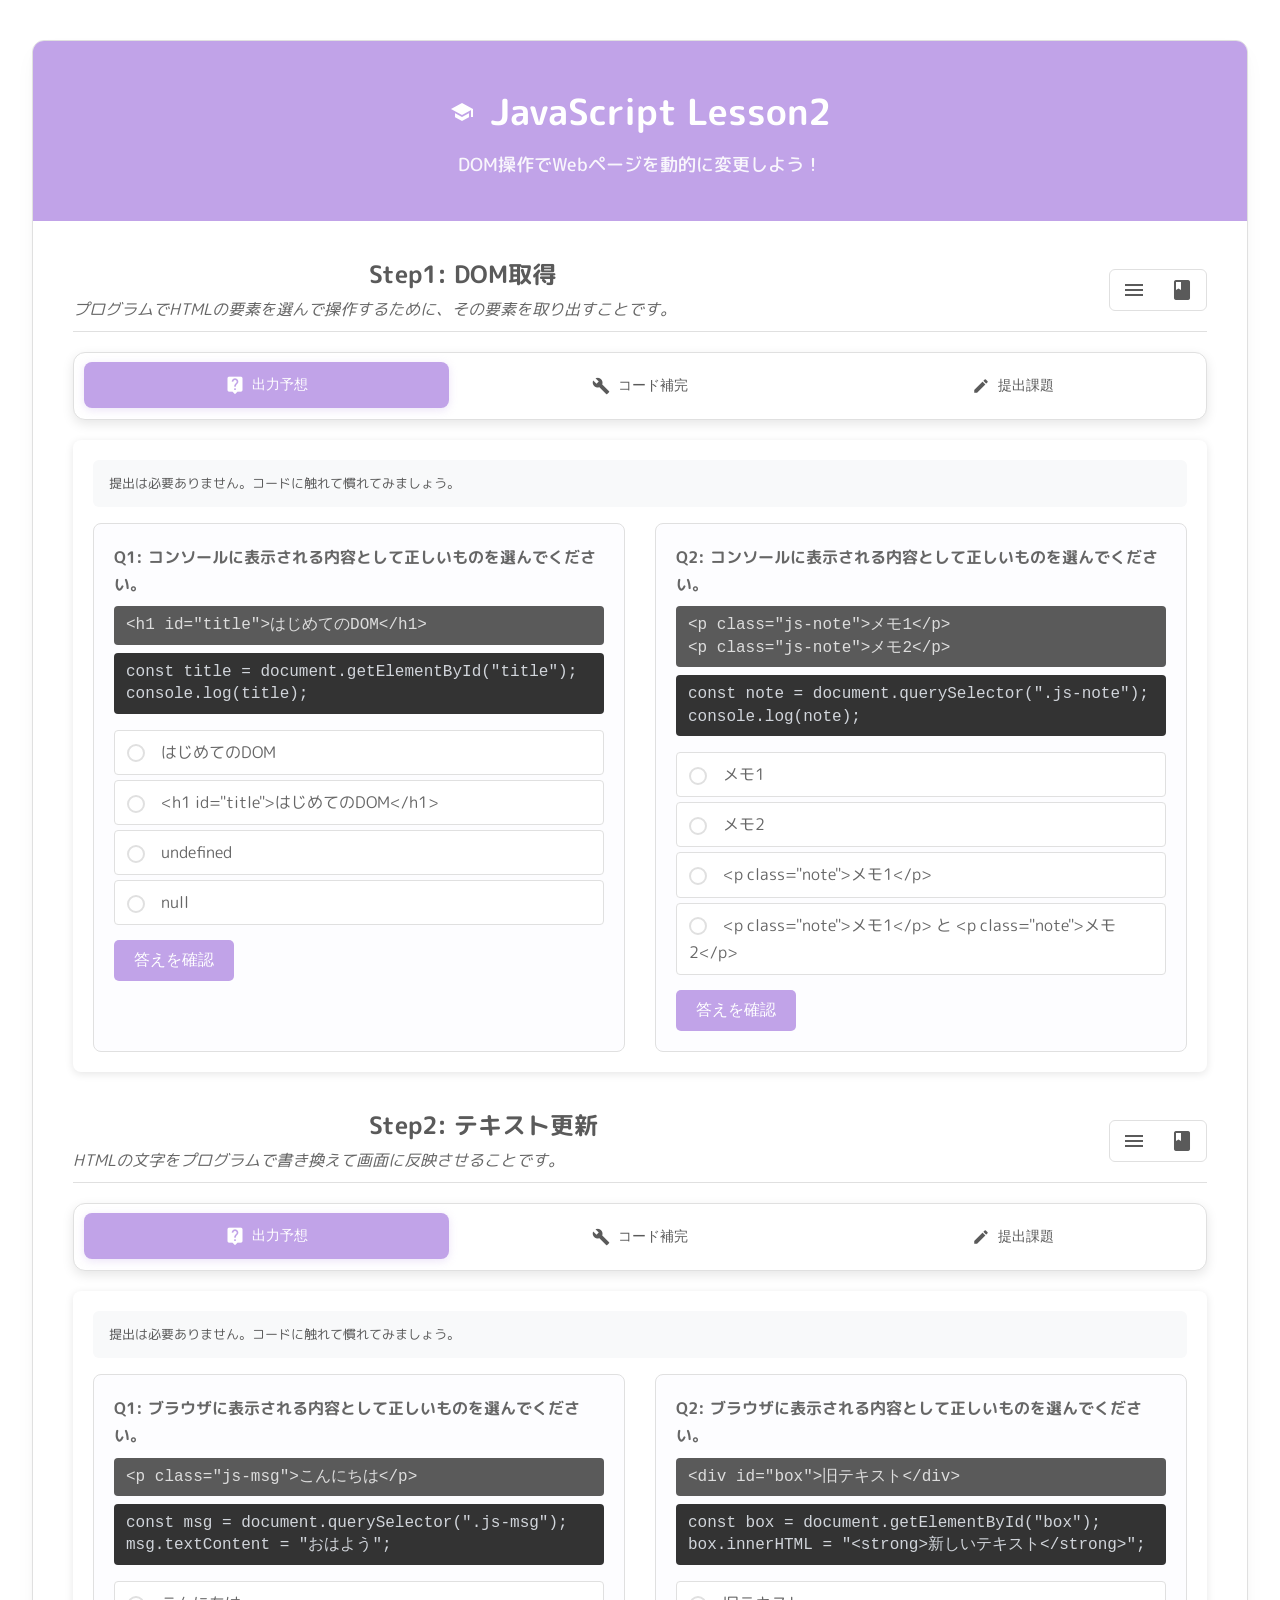
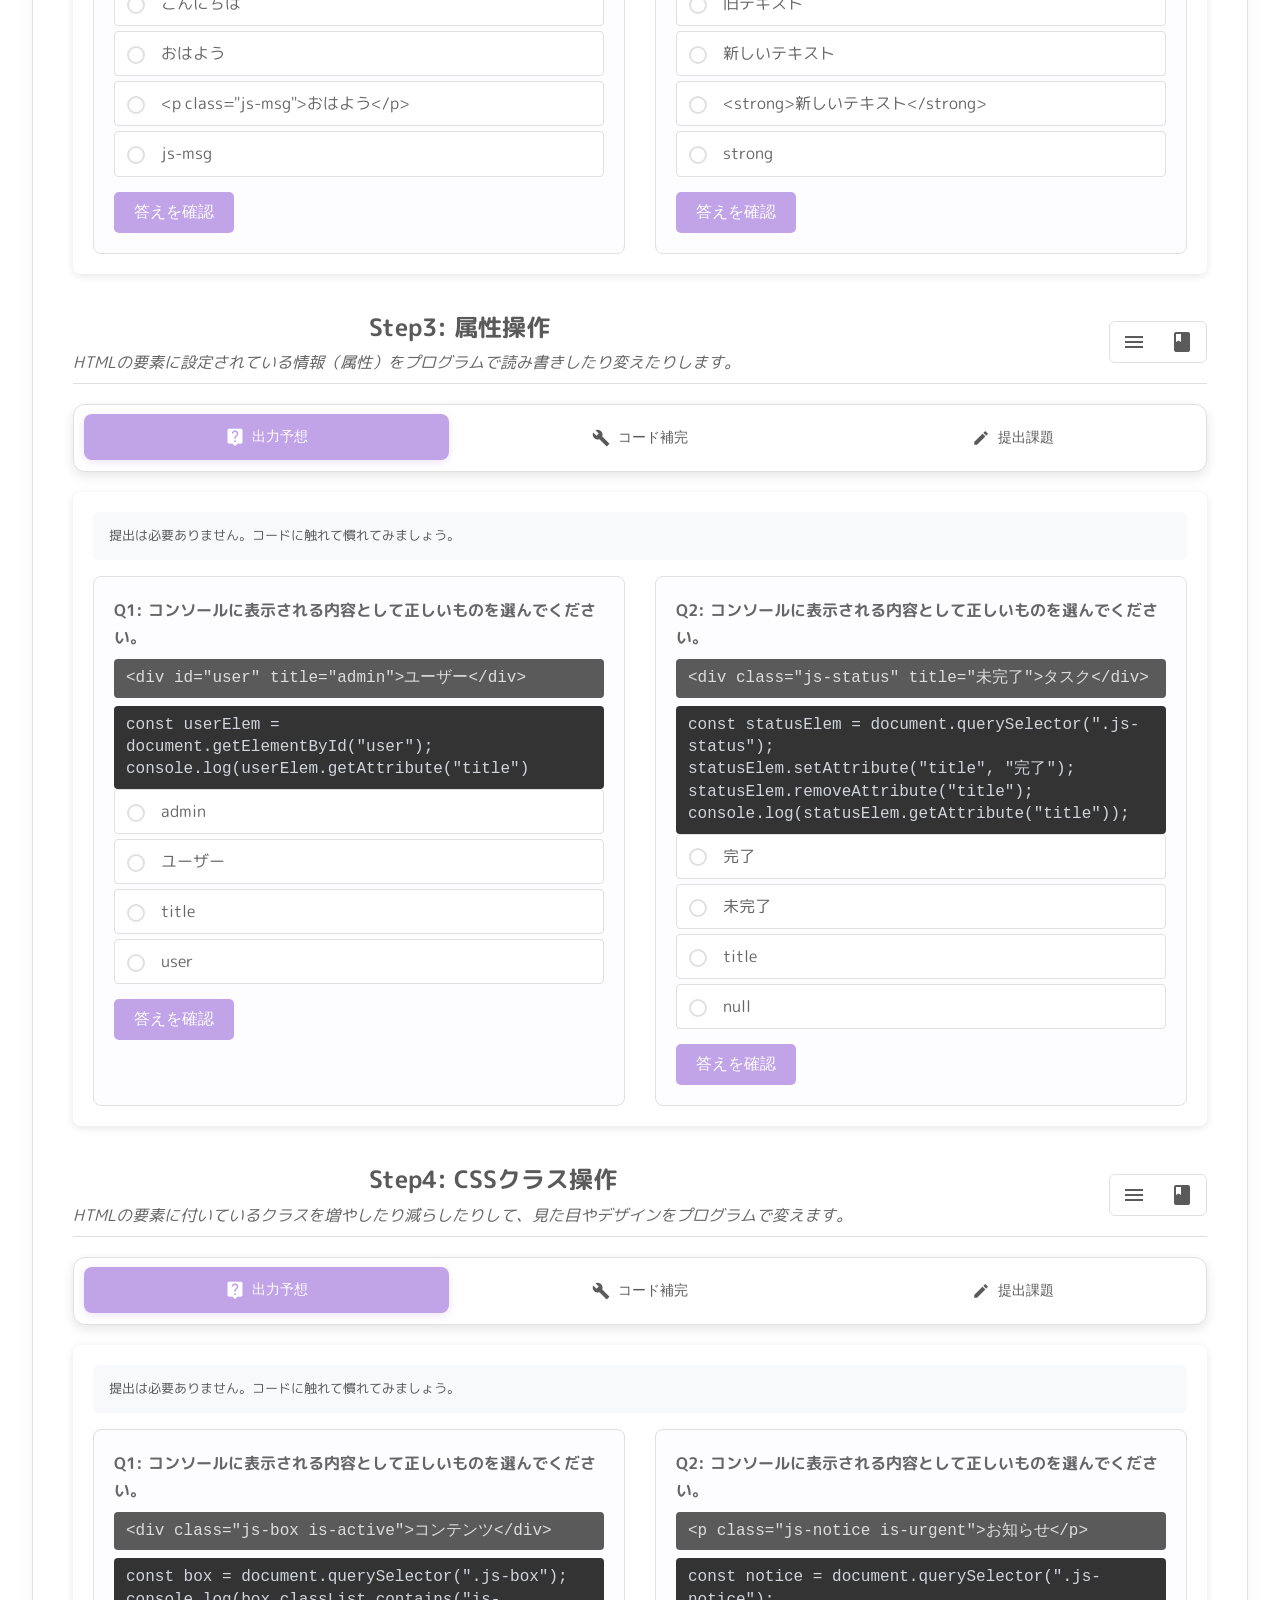
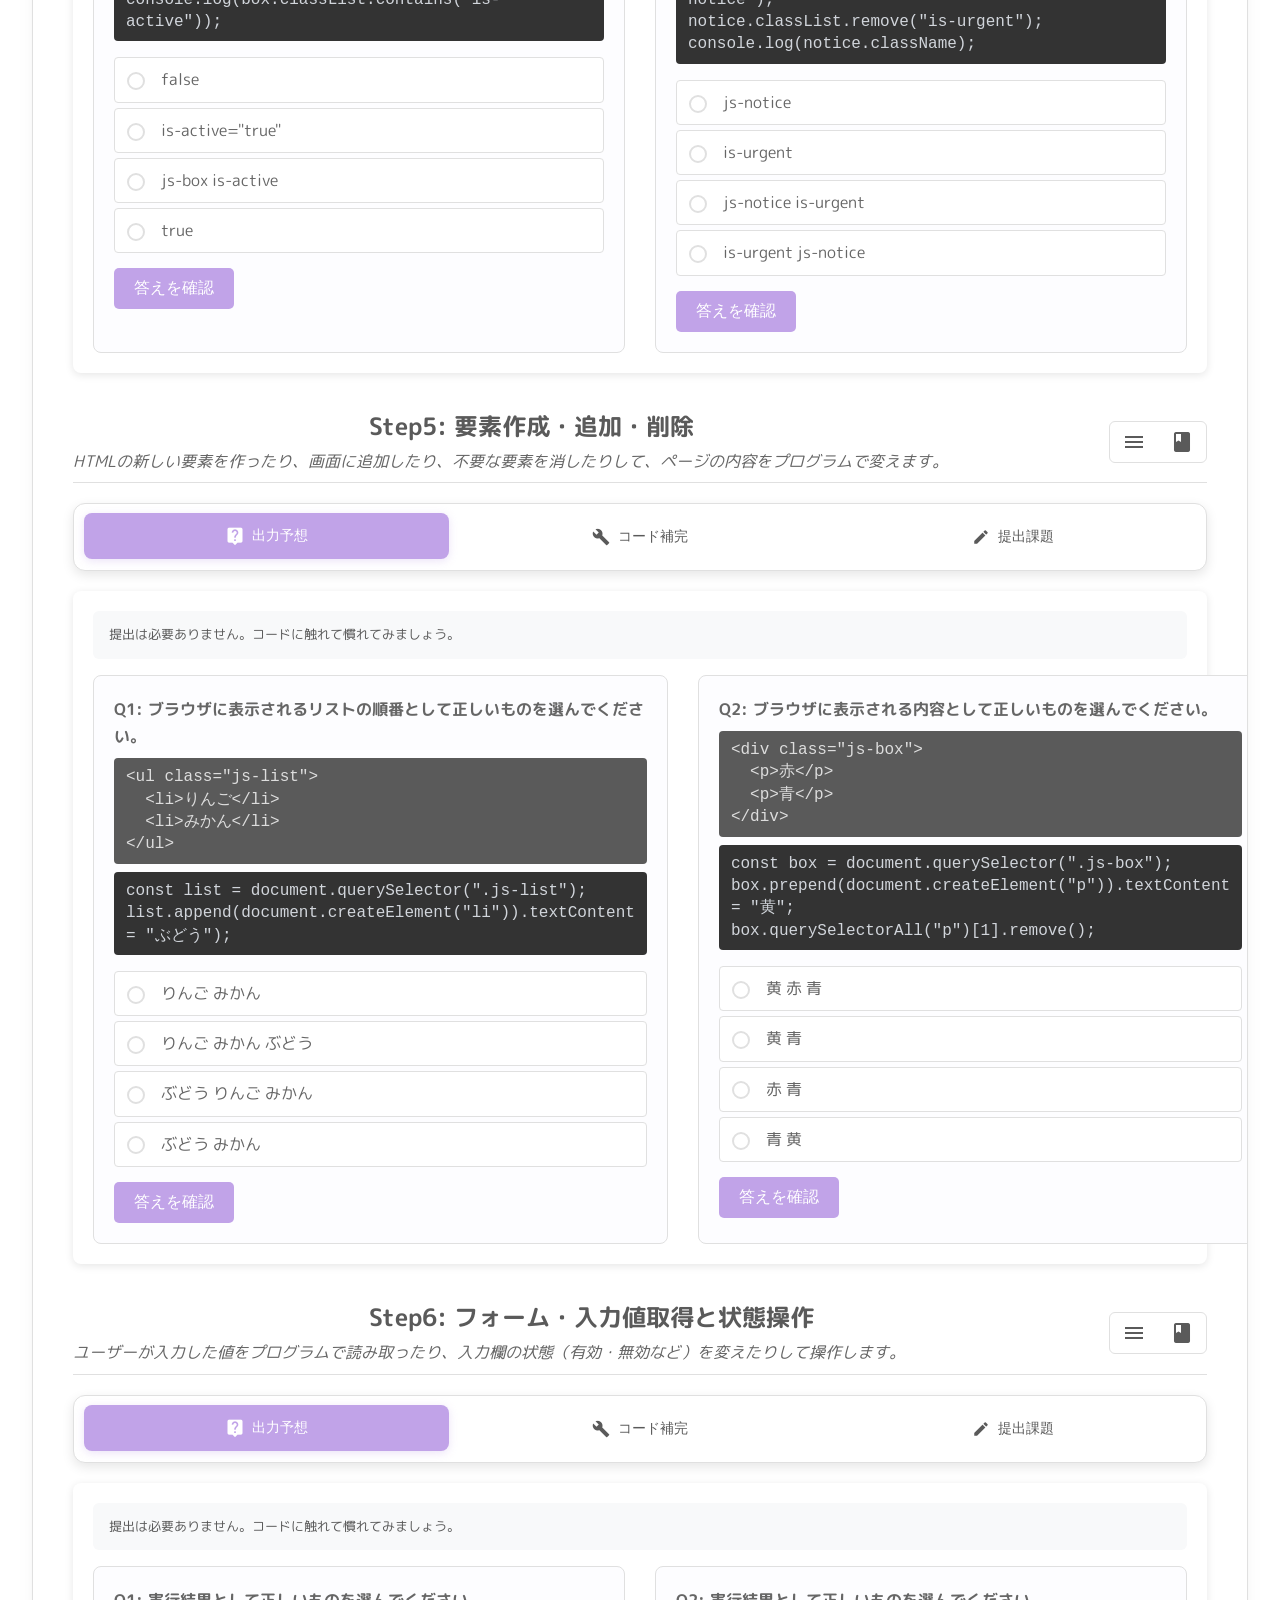
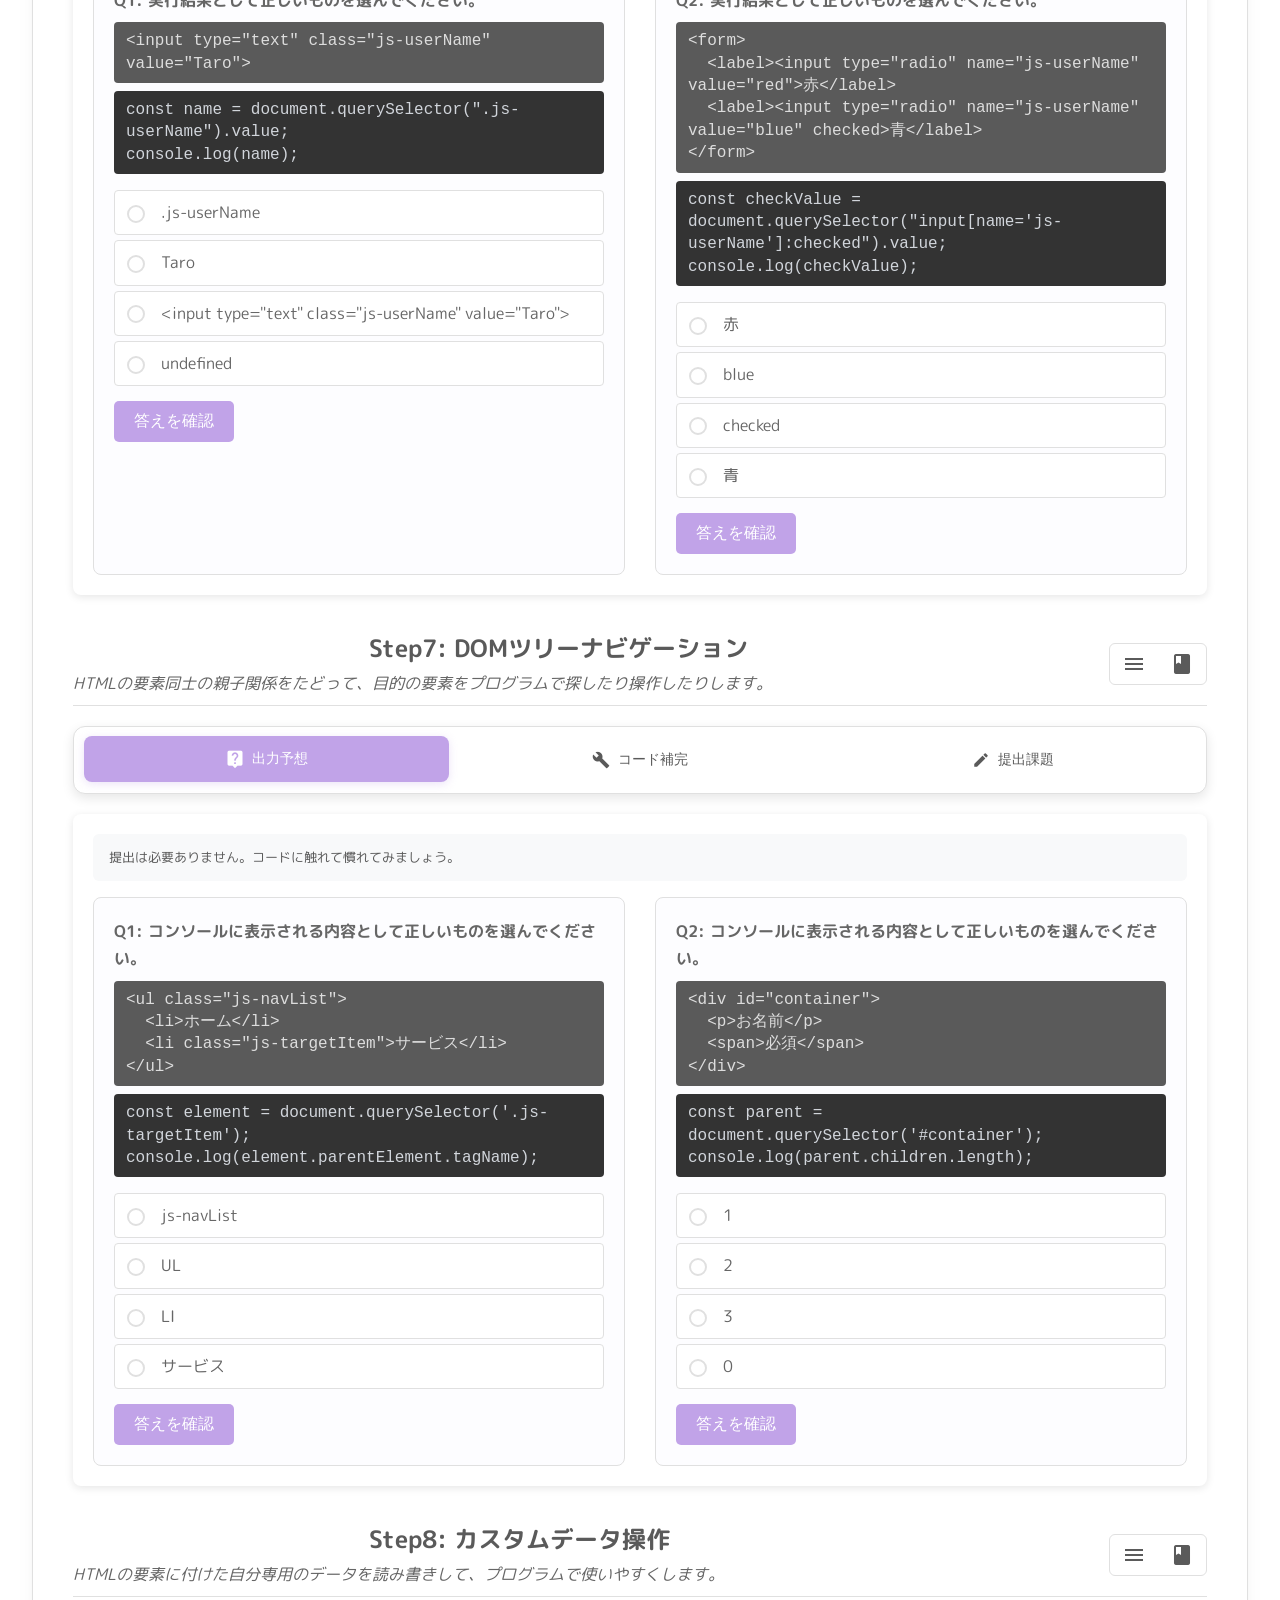
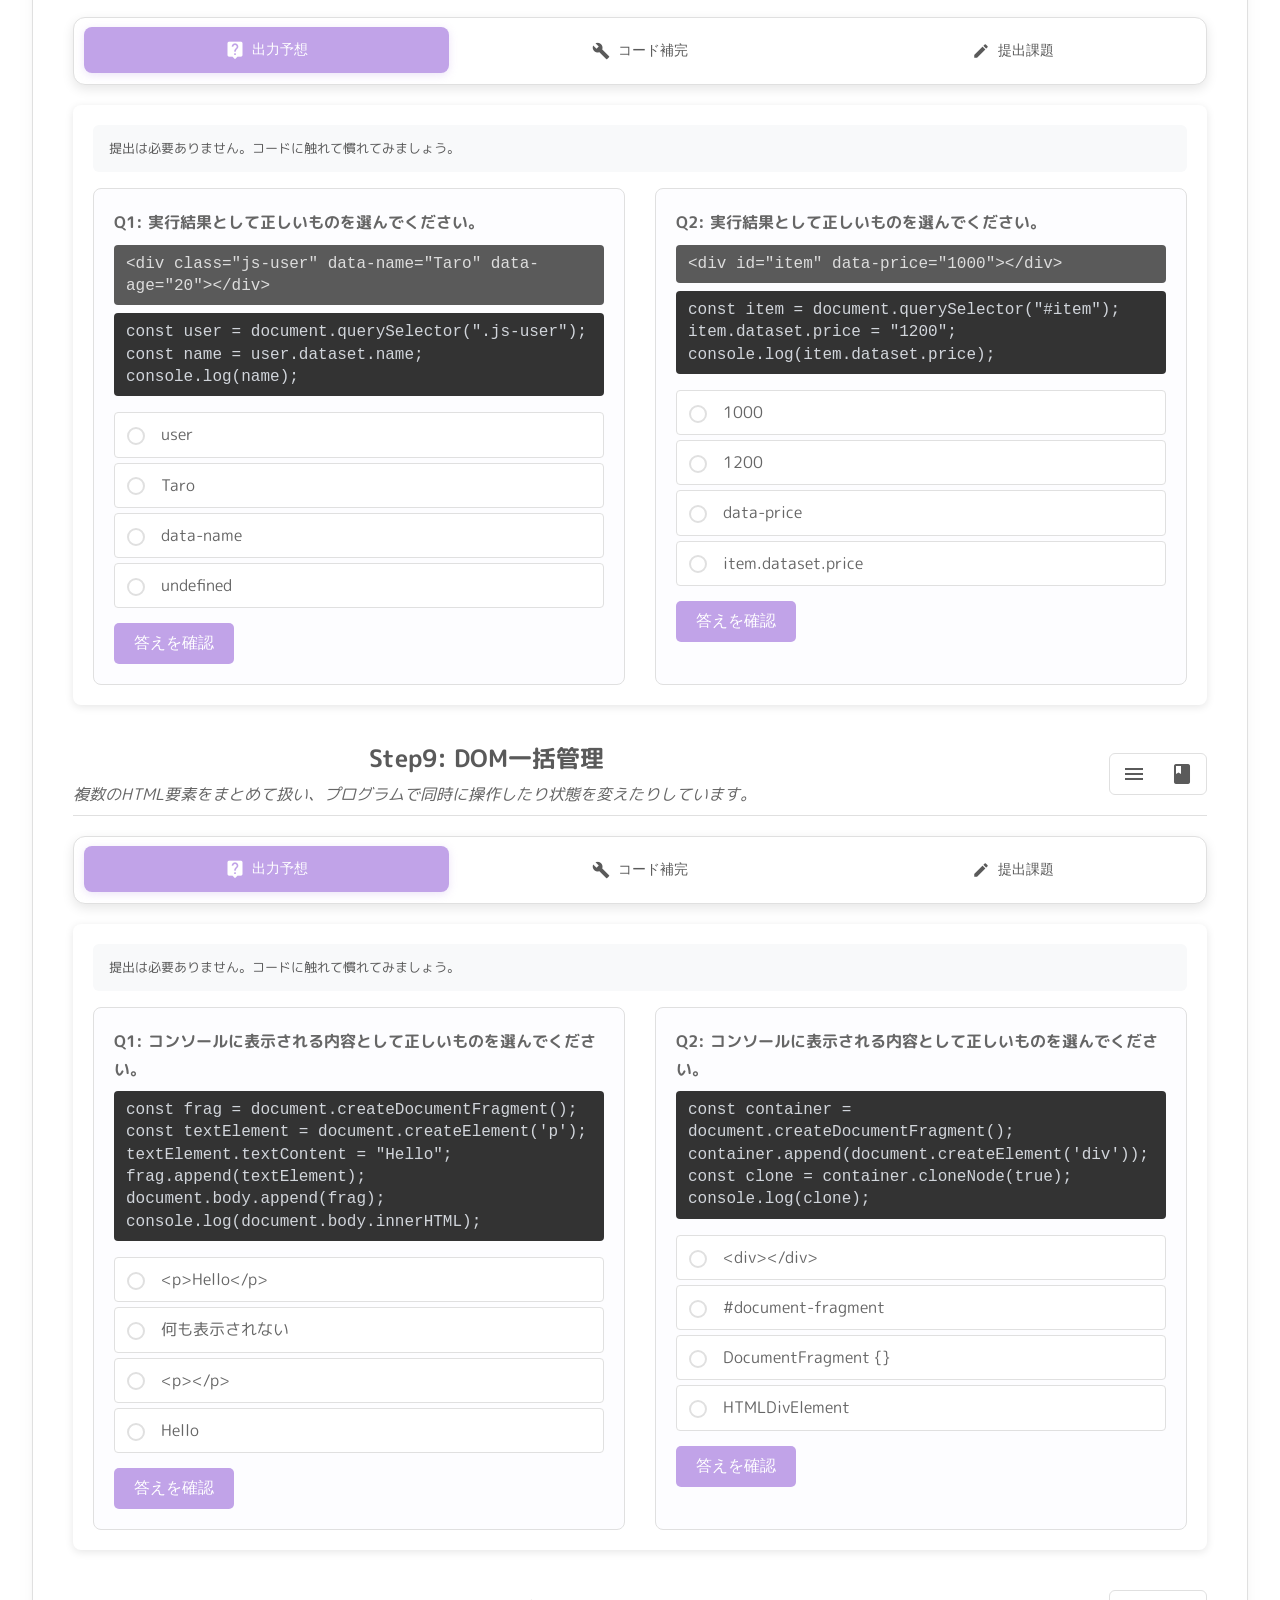
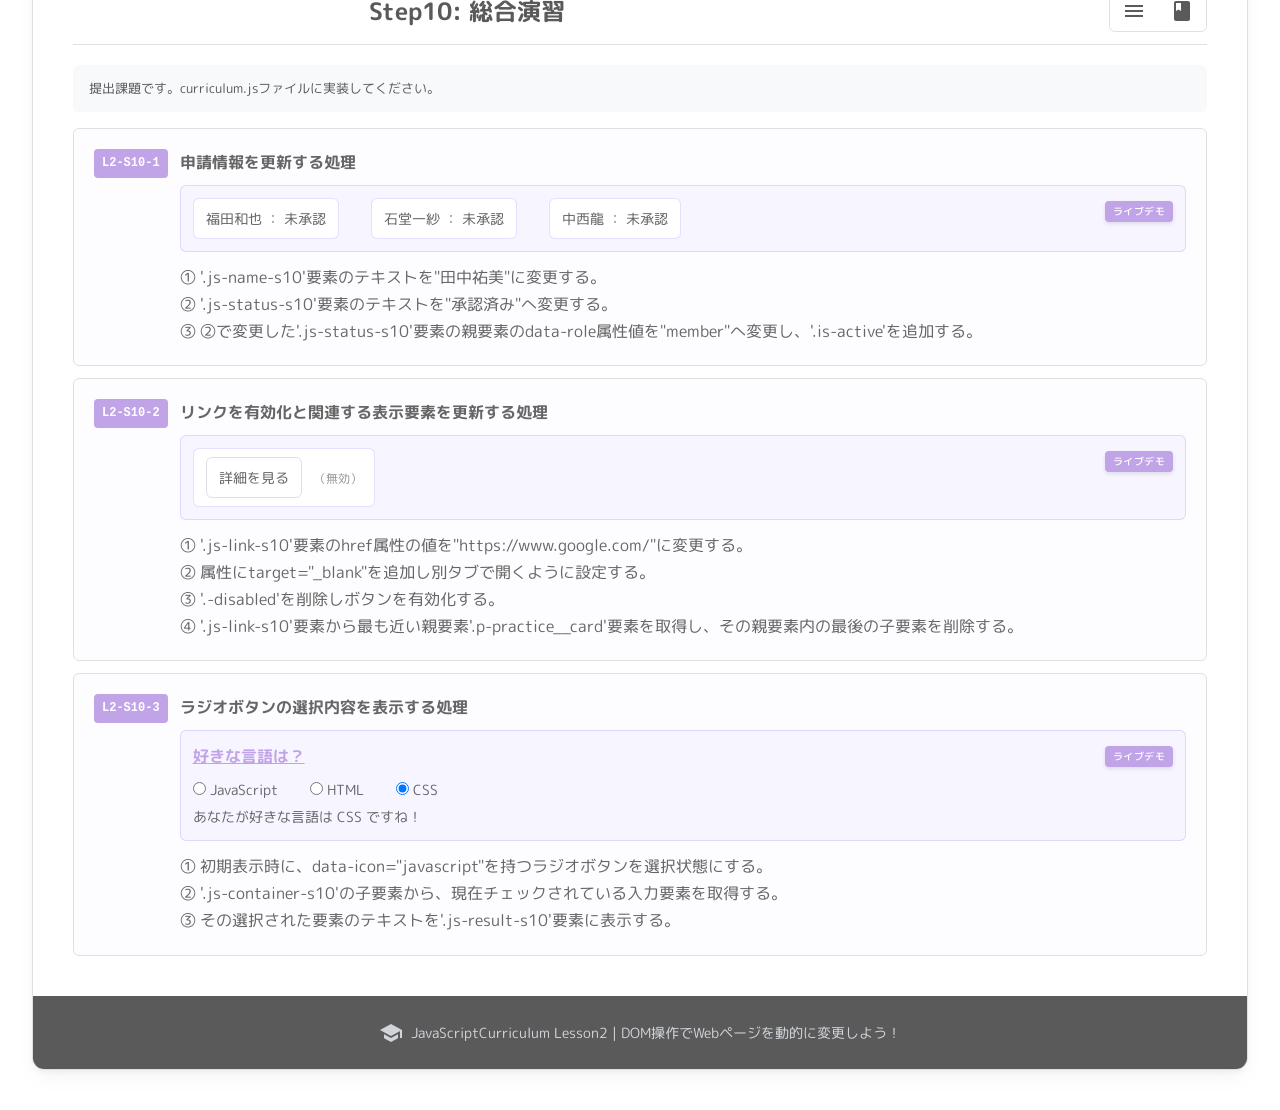
==== lesson2/index.html @ c9334e9e "各ファイルアップ" ====
<!doctype html>
<html lang="ja">
  <head>
    <meta charset="UTF-8" />
    <meta name="viewport" content="width=device-width, initial-scale=1.0" />
    <title>JavaScript練習 - Lesson2</title>
    <link rel="icon" href="../common/assets/image/favicon.ico" type="image/png" />
    <link rel="stylesheet" href="../common/assets/css/reset.css" />
    <link rel="stylesheet" href="../common/assets/css/base.css" />
    <link rel="stylesheet" href="../common/assets/css/style.css" />
    <link rel="stylesheet" href="assets/css/base.css" />
    <link href="https://fonts.googleapis.com/icon?family=Material+Icons" rel="stylesheet" />
  </head>
  <body>
    <div class="l-wrapper">
      <header class="l-header">
        <div class="p-headerTitle">
          <span class="material-icons">school</span>
          <h1 class="c-title-top">JavaScript Lesson2</h1>
        </div>
        <p class="c-title-sub">DOM操作でWebページを動的に変更しよう！</p>
      </header>
      <main class="l-main">
        <!-- Step1 -->
        <section class="p-section js-section">
          <div class="p-section__title">
            <div class="p-section__title--content">
              <div class="p-section__title--top">
                <span class="material-icons">auto_awesome</span>
                <p>Step1: DOM取得</p>
              </div>
              <span class="c-useCase">プログラムでHTMLの要素を選んで操作するために、その要素を取り出すことです。</span>
            </div>
            <a href="https://convi0310.backlog.com/alias/wiki/5094745" target="_blank" class="c-link js-tooltip" data-tooltip="解説を読む">
              <span class="material-icons">menu_book</span>
            </a>
          </div>
          <div class="p-section__step js-tab">
            <button class="c-tab js-tab-btn is-active" data-tab="quiz"><span class="material-icons">live_help</span> 出力予想</button>
            <button class="c-tab js-tab-btn u-ml-8" data-tab="blank"><span class="material-icons">build</span> コード補完</button>
            <button class="c-tab js-tab-btn u-ml-8" data-tab="task"><span class="material-icons">edit</span> 提出課題</button>
          </div>
          <!-- 出力予想 -->
          <div class="p-section__tab js-tab-content is-active" data-tab-content="quiz">
            <div class="p-desc">
              <p class="c-text">提出は必要ありません。コードに触れて慣れてみましょう。</p>
            </div>
            <div class="p-quiz">
              <div class="p-quiz__container">
                <div class="p-quiz__item js-quizItem">
                  <h4 class="c-title-question">Q1: コンソールに表示される内容として正しいものを選んでください。</h4>
                  <div class="c-code -ref">&lt;h1 id="title"&gt;はじめてのDOM&lt;/h1&gt;</div>
                  <div class="c-code -blank">const title = document.getElementById("title");<br />console.log(title);</div>
                  <div class="p-choice js-choices">
                    <label class="p-choice__item"><input type="radio" name="q1_1" value="a" /> はじめてのDOM</label>
                    <label class="p-choice__item"><input type="radio" name="q1_1" value="b" /> &lt;h1 id="title"&gt;はじめてのDOM&lt;/h1&gt;</label>
                    <label class="p-choice__item"><input type="radio" name="q1_1" value="c" /> undefined</label>
                    <label class="p-choice__item"><input type="radio" name="q1_1" value="d" /> null</label>
                  </div>
                  <div class="p-result u-mb-10 js-quiz-result--11">
                    <span class="js-quiz-message--11 u-color-message u-hide">選択肢を選んでください。</span>
                    <span class="js-quiz-correct--11 u-color-normal u-hide">〇 正解！</span>
                    <span class="js-quiz-incorrect--11 u-color-warning u-hide">
                      ✕ 不正解。<br />
                      正解は「&lt;h1 id="title"&gt;はじめてのDOM&lt;/h1&gt;」です。<br />
                      要素が存在する場合はHTML要素オブジェクトが返されます。
                    </span>
                  </div>
                  <button data-quiz-id="q1_1" data-step-question-id="11" class="c-btn">答えを確認</button>
                </div>
                <div class="p-quiz__item js-quizItem">
                  <h4 class="c-title-question">Q2: コンソールに表示される内容として正しいものを選んでください。</h4>
                  <div class="c-code -ref">
                    &lt;p class="js-note"&gt;メモ1&lt;/p&gt;<br />
                    &lt;p class="js-note"&gt;メモ2&lt;/p&gt;
                  </div>
                  <div class="c-code -blank">
                    const note = document.querySelector(".js-note");<br />
                    console.log(note);
                  </div>
                  <div class="p-choice js-choices">
                    <label class="p-choice__item"> <input type="radio" name="q1_2" value="a" /> メモ1 </label>
                    <label class="p-choice__item">
                      <input type="radio" name="q1_2" value="b" />
                      メモ2
                    </label>
                    <label class="p-choice__item"
                      ><input type="radio" name="q1_2" value="c" />
                      &lt;p class="note"&gt;メモ1&lt;/p&gt;
                    </label>
                    <label class="p-choice__item">
                      <input type="radio" name="q1_2" value="d" />
                      &lt;p class="note"&gt;メモ1&lt;/p&gt; と &lt;p class="note"&gt;メモ2&lt;/p&gt;
                    </label>
                  </div>
                  <div class="p-result u-mb-10 js-quiz-result--12">
                    <span class="js-quiz-message--12 u-color-message u-hide">選択肢を選んでください。</span>
                    <span class="js-quiz-correct--12 u-color-normal u-hide">〇 正解！</span>
                    <span class="js-quiz-incorrect--12 u-color-warning u-hide">
                      ✕ 不正解。<br />
                      正解は「&lt;p class="note"&gt;メモ1&lt;/p&gt;」です。<br />
                      querySelectorは条件に一致する最初の要素のHTML要素オブジェクトを返します。<br />
                      複数あっても最初の1つだけです。
                    </span>
                  </div>
                  <button data-quiz-id="q1_2" data-step-question-id="12" class="c-btn">答えを確認</button>
                </div>
              </div>
            </div>
          </div>
          <!-- コード補完 -->
          <div class="p-section__tab js-tab-content" data-tab-content="blank">
            <div class="p-desc">
              <p class="c-text">提出は必要ありません。コードに触れて慣れてみましょう。</p>
            </div>
            <div class="p-blank">
              <div class="p-blank__item js-blankItem">
                <h4 class="c-title-question">Q1: '#title'の要素を取得するコードの空欄を埋めてください</h4>
                <div class="c-code -blank">
                  const textElement = document.
                  <label for="blank-11" class="c-label-input"></label>
                  <input type="text" class="c-input js-blank--1" id="blank-11" placeholder="①" />(
                  <label for="blank-12" class="c-label-input"></label>
                  <input type="text" class="c-input js-blank--2" id="blank-12" placeholder="②" />#text
                  <label for="blank-13" class="c-label-input"></label>
                  <input type="text" class="c-input js-blank--3" id="blank-13" placeholder="③" />);<br />
                  console.log(textElement);
                </div>
                <div class="p-result u-mb-10 js-blank-result--11">
                  <span class="js-blank-correct--11 u-color-normal u-hide">〇 正解！</span>
                  <span class="js-blank-incorrect--11 u-color-warning u-hide">
                    ✕ 不正解。<br />
                    正解は ①querySelector ②"または'または` ③"または'または` です。<br />
                    ()の中で'#'でセレクタ指定をしているためgetElementByIdは使えません。
                  </span>
                </div>
                <button data-blank-id="11" class="c-btn">答えを確認</button>
              </div>
              <div class="p-blank__item js-blankItem">
                <h4 class="c-title-question">Q2: '.js-button'の中の'.js-button-item'を最初の1つだけ取得するコードの空欄を埋めてください。</h4>
                <div class="c-code -ref">
                  &lt;div class="js-button"&gt;<br />
                  &nbsp;&nbsp;&lt;button class="js-button-item"&gt;決定ボタン&lt;/button&gt;<br />
                  &nbsp;&nbsp;&lt;button class="js-button-item"&gt;修正ボタン&lt;/button&gt;<br />
                  &nbsp;&nbsp;&lt;button class="js-button-item"&gt;削除ボタン&lt;/button&gt;<br />
                  &lt;/div&gt;
                </div>
                <div class="c-code -blank">
                  const button = document.querySelector(".js-button");<br />
                  const buttonItem =
                  <label for="blank-4" class="c-label-input"></label>
                  <input type="text" class="c-input js-blank--4" id="blank-14" placeholder="①" />.
                  <label for="blank-5" class="c-label-input"></label>
                  <input type="text" class="c-input js-blank--5" id="blank-15" placeholder="②" />(".js-button-item");<br />
                  console.log(buttonItem);
                </div>
                <div class="p-result u-mb-10 js-blank-result--12">
                  <span class="js-blank-correct--12 u-color-normal u-hide">〇 正解！</span>
                  <span class="js-blank-incorrect--12 u-color-warning u-hide">
                    ✕ 不正解。<br />
                    正解は ①button ②querySelector です。<br />
                    ()の中で'.'でセレクタ指定をしているためgetElementByClassは使えません。<br />
                    DOMの探索範囲をdocumentではなく親要素へと狭くすると、処理が速くなり、意図しない要素を取得するリスクが減ります。
                  </span>
                </div>
                <button data-blank-id="12" class="c-btn">答えを確認</button>
              </div>
            </div>
          </div>
          <!-- 提出課題 -->
          <div class="p-section__tab js-tab-content" data-tab-content="task">
            <div class="p-desc">
              <p class="c-text">提出課題です。curriculum.jsファイルに実装してください。</p>
            </div>
            <div id="q1" class="p-practice">
              <h2 class="c-title-lesson">要素を取得する練習</h2>
              <div class="p-practice__inner">
                <div class="p-practice__card js-item-s1">商品</div>
                <div class="p-practice__item u-gap-16 js-container-s1">
                  <button type="button" class="c-button-practice js-button-s1">買い物リストに入れる</button>
                  <button type="button" class="c-button-practice js-button-s1">購入</button>
                </div>
              </div>
            </div>
            <div class="p-task">
              <div class="p-task__item">
                <span class="c-tag js-tooltip" data-tooltip="問題番号をコピー" data-copy>L2-S1-1</span>
                <span class="u-flex-1">'#q1'要素を取得し、コンソールに表示する。</span>
              </div>
              <div class="p-task__item">
                <span class="c-tag js-tooltip" data-tooltip="問題番号をコピー" data-copy>L2-S1-2</span>
                <span class="u-flex-1">'#q1'要素の中の'.js-item-s1'要素を取得し、コンソールに表示する。</span>
              </div>
              <div class="p-task__item">
                <span class="c-tag js-tooltip" data-tooltip="問題番号をコピー" data-copy>L2-S1-3</span>
                <span class="u-flex-1">'.js-container-s1'の中にある'.js-button-s1'要素をNodeListとしてすべて取得し、コンソールに表示する。</span>
              </div>
              <div class="p-task__item">
                <span class="c-tag js-tooltip" data-tooltip="問題番号をコピー" data-copy>L2-S1-4</span>
                <span class="u-flex-1">問題番号：L2-S1-3で取得した要素のうち2つ目の要素をNodeListのインデックス[]を使って指定し、コンソールに表示する。</span>
              </div>
            </div>
          </div>
        </section>
        <!-- Step2 -->
        <section class="p-section js-section">
          <div class="p-section__title">
            <div class="p-section__title--content">
              <div class="p-section__title--top">
                <span class="material-icons">auto_awesome</span>
                <p>Step2: テキスト更新</p>
              </div>
              <span class="c-useCase">HTMLの文字をプログラムで書き換えて画面に反映させることです。</span>
            </div>
            <a href="https://convi0310.backlog.com/alias/wiki/5094805" target="_blank" class="c-link js-tooltip" data-tooltip="解説を読む">
              <span class="material-icons">menu_book</span>
            </a>
          </div>
          <div class="p-section__step js-tab">
            <button class="c-tab js-tab-btn is-active" data-tab="quiz2"><span class="material-icons">live_help</span> 出力予想</button>
            <button class="c-tab js-tab-btn u-ml-8" data-tab="blank2"><span class="material-icons">build</span> コード補完</button>
            <button class="c-tab js-tab-btn u-ml-8" data-tab="task2"><span class="material-icons">edit</span> 提出課題</button>
          </div>
          <!-- 出力予想 -->
          <div class="p-section__tab js-tab-content is-active" data-tab-content="quiz2">
            <div class="p-desc">
              <p class="c-text">提出は必要ありません。コードに触れて慣れてみましょう。</p>
            </div>
            <div class="p-quiz">
              <div class="p-quiz__container">
                <div class="p-quiz__item js-quizItem">
                  <h4 class="c-title-question">Q1: ブラウザに表示される内容として正しいものを選んでください。</h4>
                  <div class="c-code -ref">&lt;p class="js-msg"&gt;こんにちは&lt;/p&gt;</div>
                  <div class="c-code -blank">const msg = document.querySelector(".js-msg");<br />msg.textContent = "おはよう";</div>
                  <div class="p-choice js-choices">
                    <label class="p-choice__item"><input type="radio" name="q2_1" value="a" /> こんにちは</label>
                    <label class="p-choice__item"><input type="radio" name="q2_1" value="b" /> おはよう</label>
                    <label class="p-choice__item"><input type="radio" name="q2_1" value="c" /> &lt;p class="js-msg"&gt;おはよう&lt;/p&gt;</label>
                    <label class="p-choice__item"><input type="radio" name="q2_1" value="d" /> js-msg</label>
                  </div>
                  <div class="p-result u-mb-10 js-quiz-result--21">
                    <span class="js-quiz-message--21 u-color-message u-hide">選択肢を選んでください。</span>
                    <span class="js-quiz-correct--21 u-color-normal u-hide">〇 正解！</span>
                    <span class="js-quiz-incorrect--21 u-color-warning u-hide">
                      ✕ 不正解。<br />
                      正解は「おはよう」です。textContentに代入した値がそのまま表示されます。
                    </span>
                  </div>
                  <button data-quiz-id="q2_1" data-step-question-id="21" class="c-btn">答えを確認</button>
                </div>
                <div class="p-quiz__item js-quizItem">
                  <h4 class="c-title-question">Q2: ブラウザに表示される内容として正しいものを選んでください。</h4>
                  <div class="c-code -ref">&lt;div id="box"&gt;旧テキスト&lt;/div&gt;</div>
                  <div class="c-code -blank">const box = document.getElementById("box");<br />box.innerHTML = "&lt;strong&gt;新しいテキスト&lt;/strong&gt;";</div>
                  <div class="p-choice js-choices">
                    <label class="p-choice__item"><input type="radio" name="q2_2" value="a" /> 旧テキスト</label>
                    <label class="p-choice__item"><input type="radio" name="q2_2" value="b" /> 新しいテキスト</label>
                    <label class="p-choice__item"><input type="radio" name="q2_2" value="c" /> &lt;strong&gt;新しいテキスト&lt;/strong&gt;</label>
                    <label class="p-choice__item"><input type="radio" name="q2_2" value="d" /> strong</label>
                  </div>
                  <div class="p-result u-mb-10 js-quiz-result--22">
                    <span class="js-quiz-message--22 u-color-message u-hide">選択肢を選んでください。</span>
                    <span class="js-quiz-correct--22 u-color-normal u-hide">〇 正解！</span>
                    <span class="js-quiz-incorrect--22 u-color-warning u-hide">
                      ✕ 不正解。<br />
                      正解は「新しいテキスト」です。innerHTMLはHTMLタグを解釈し、タグが適用された状態で表示されます。
                    </span>
                  </div>
                  <button data-quiz-id="q2_2" data-step-question-id="22" class="c-btn">答えを確認</button>
                </div>
              </div>
            </div>
          </div>
          <!-- コード補完 -->
          <div class="p-section__tab js-tab-content js-blank-2" data-tab-content="blank2">
            <div class="p-desc">
              <p class="c-text">提出は必要ありません。コードに触れて慣れてみましょう。</p>
            </div>
            <div class="p-blank">
              <div class="p-blank__item js-blankItem">
                <h4 class="c-title-question">Q1: '#container'要素を取得し、テキストを挿入するコードの空欄を埋めてください。</h4>
                <div class="c-code -blank">
                  const title = document.
                  <label for="blank-21" class="c-label-input"></label>
                  <input type="text" class="c-input js-blank--7" id="blank-21" placeholder="①" />("#container").
                  <label for="blank-22" class="c-label-input"></label>
                  <input type="text" class="c-input js-blank--8" id="blank-22" placeholder="②" />;<br />console.log(title);
                </div>
                <div class="p-result u-mb-10 js-blank-result--21">
                  <span class="js-blank-correct--21 u-color-normal u-hide">〇 正解！</span>
                  <span class="js-blank-incorrect--21 u-color-warning u-hide">
                    ✕ 不正解。<br />
                    正解は ①querySelector ②innerHTML または textContent です。
                  </span>
                </div>
                <button data-blank-id="21" class="c-btn">答えを確認</button>
              </div>
              <div class="p-blank__item js-blankItem">
                <h4 class="c-title-question">Q2: 最初の'.js-log'要素を取得し、既存のテキストに"完了"を追加するコードの空欄を埋めてください。</h4>
                <div class="c-code -blank">
                  const log = document.
                  <label for="blank-23" class="c-label-input"></label>
                  <input type="text" class="c-input js-blank--9" id="blank-23" placeholder="①" />(".js-log");<br />
                  log.
                  <label for="blank-24" class="c-label-input"></label>
                  <input type="text" class="c-input js-blank--10" id="blank-24" placeholder="②" />
                  += " 完了";
                </div>
                <div class="p-result u-mb-10 js-blank-result--22">
                  <span class="js-blank-correct--22 u-color-normal u-hide">〇 正解！</span>
                  <span class="js-blank-incorrect--22 u-color-warning u-hide">
                    ✕ 不正解。<br />
                    正解は ①querySelector ②textContent または innerHTML です。
                  </span>
                </div>
                <button data-blank-id="22" class="c-btn">答えを確認</button>
              </div>
            </div>
          </div>
          <!-- 提出課題 -->
          <div class="p-section__tab js-tab-content" data-tab-content="task2">
            <div class="p-desc">
              <p class="c-text">提出課題です。curriculum.jsファイルに実装してください。</p>
            </div>
            <div id="q2" class="p-practice">
              <h2 class="c-title-lesson">テキストを変更する練習</h2>
              <div class="p-practice__inner">
                <div class="p-practice__card">
                  <p class="js-header-s2">本日の予定</p>
                </div>
                <p class="c-text-lesson js-status-s2">ステータス：</p>
              </div>
            </div>
            <div class="p-task">
              <div class="p-task__item">
                <span class="c-tag js-tooltip" data-tooltip="問題番号をコピー" data-copy>L2-S2-1</span>
                <span class="u-flex-1">'.js-header-s2'要素を取得し、要素のテキストを"明日の予定"という文字列に変更する。</span>
              </div>
              <div class="p-task__item">
                <span class="c-tag js-tooltip" data-tooltip="問題番号をコピー" data-copy>L2-S2-2</span>
                <span class="u-flex-1">'.js-status-s2'要素を取得し、既存のテキストの末尾に"準備完了"という文字列を追加する。</span>
              </div>
            </div>
          </div>
        </section>
        <!-- Step3 -->
        <section class="p-section js-section">
          <div class="p-section__title">
            <div class="p-section__title--content">
              <div class="p-section__title--top">
                <span class="material-icons">auto_awesome</span>
                <p>Step3: 属性操作</p>
              </div>
              <span class="c-useCase">HTMLの要素に設定されている情報（属性）をプログラムで読み書きしたり変えたりします。</span>
            </div>
            <a href="https://convi0310.backlog.com/alias/wiki/5094833" target="_blank" class="c-link js-tooltip" data-tooltip="解説を読む">
              <span class="material-icons">menu_book</span>
            </a>
          </div>
          <div class="p-section__step js-tab">
            <button class="c-tab js-tab-btn is-active" data-tab="quiz3"><span class="material-icons">live_help</span> 出力予想</button>
            <button class="c-tab js-tab-btn u-ml-8" data-tab="blank3"><span class="material-icons">build</span> コード補完</button>
            <button class="c-tab js-tab-btn u-ml-8" data-tab="task3"><span class="material-icons">edit</span> 提出課題</button>
          </div>
          <!-- 出力予想 -->
          <div class="p-section__tab js-tab-content is-active" data-tab-content="quiz3">
            <div class="p-desc">
              <p class="c-text">提出は必要ありません。コードに触れて慣れてみましょう。</p>
            </div>
            <div class="p-quiz">
              <div class="p-quiz__container">
                <div class="p-quiz__item js-quizItem">
                  <h4 class="c-title-question">Q1: コンソールに表示される内容として正しいものを選んでください。</h4>
                  <div class="c-code -ref">&lt;div id="user" title="admin"&gt;ユーザー&lt;/div&gt;</div>
                  <div class="c-code">
                    const userElem = document.getElementById("user");<br />
                    console.log(userElem.getAttribute("title")
                  </div>
                  <div class="p-choice js-choices">
                    <label class="p-choice__item"><input type="radio" name="q3_1" value="a" /> admin</label>
                    <label class="p-choice__item"><input type="radio" name="q3_1" value="b" /> ユーザー</label>
                    <label class="p-choice__item"><input type="radio" name="q3_1" value="c" /> title</label>
                    <label class="p-choice__item"><input type="radio" name="q3_1" value="d" /> user</label>
                  </div>
                  <div class="p-result u-mb-10 js-quiz-result--31">
                    <span class="js-quiz-message--31 u-color-message u-hide">選択肢を選んでください。</span>
                    <span class="js-quiz-correct--31 u-color-normal u-hide">〇 正解！</span>
                    <span class="js-quiz-incorrect--31 u-color-warning u-hide">
                      ✕ 不正解。<br />
                      正解は「admin」です。title属性の値が取得されます。
                    </span>
                  </div>
                  <button data-quiz-id="q3_1" data-step-question-id="31" class="c-btn">答えを確認</button>
                </div>
                <div class="p-quiz__item js-quizItem">
                  <h4 class="c-title-question">Q2: コンソールに表示される内容として正しいものを選んでください。</h4>
                  <div class="c-code -ref">&lt;div class="js-status" title="未完了"&gt;タスク&lt;/div&gt;</div>
                  <div class="c-code">
                    const statusElem = document.querySelector(".js-status");<br />
                    statusElem.setAttribute("title", "完了");<br />statusElem.removeAttribute("title");<br />
                    console.log(statusElem.getAttribute("title"));
                  </div>
                  <div class="p-choice js-choices">
                    <label class="p-choice__item"><input type="radio" name="q3_2" value="a" /> 完了</label>
                    <label class="p-choice__item"><input type="radio" name="q3_2" value="b" /> 未完了</label>
                    <label class="p-choice__item"><input type="radio" name="q3_2" value="c" /> title</label>
                    <label class="p-choice__item"><input type="radio" name="q3_2" value="d" /> null</label>
                  </div>
                  <div class="p-result u-mb-10 js-quiz-result--32">
                    <span class="js-quiz-message--32 u-color-message u-hide">選択肢を選んでください。</span>
                    <span class="js-quiz-correct--32 u-color-normal u-hide">〇 正解！</span>
                    <span class="js-quiz-incorrect--32 u-color-warning u-hide">
                      ✕ 不正解。<br />
                      正解は「null」です。removeAttribute()で属性が削除されたため、getAttribute()はnullを返します。
                    </span>
                  </div>
                  <button data-quiz-id="q3_2" data-step-question-id="32" class="c-btn">答えを確認</button>
                </div>
              </div>
            </div>
          </div>
          <!-- コード補完 -->
          <div class="p-section__tab js-tab-content js-blank-3" data-tab-content="blank3">
            <div class="p-desc">
              <p class="c-text">提出は必要ありません。コードに触れて慣れてみましょう。</p>
            </div>
            <div class="p-blank">
              <div class="p-blank__item js-blankItem">
                <h4 class="c-title-question">Q1: '.js-logo'要素を取得し、src属性を変更するコードの空欄を埋めてください。</h4>
                <div class="c-code -blank">
                  const logo = document.
                  <label for="blank-31" class="c-label-input"></label>
                  <input type="text" class="c-input js-blank--11" id="blank-31" placeholder="①" />("js-logo");<br />
                  logo.
                  <label for="blank-32" class="c-label-input"></label>
                  <input type="text" class="c-input js-blank--12" id="blank-32" placeholder="②" />("src", "新タイトル");
                </div>
                <div class="p-result u-mb-10 js-blank-result--31">
                  <span class="js-blank-correct--31 u-color-normal u-hide">〇 正解！</span>
                  <span class="js-blank-incorrect--31 u-color-warning u-hide">
                    ✕ 不正解。<br />
                    正解は ①getElementsByClassName ②setAttribute です。<br />
                    ()の中で'.'でセレクタ指定はしていないためquerySelectorは使えません。
                  </span>
                </div>
                <button data-blank-id="31" class="c-btn">答えを確認</button>
              </div>

              <div class="p-blank__item js-blankItem">
                <h4 class="c-title-question">Q2: target属性の要素を取得し、そのhref属性を空文字に変更する。変更後の値を確認するコードの空欄を埋めてください。</h4>
                <div class="c-code -ref">&lt;a href="https://example.com" target="_blank"&gt;公式サイト&lt;/a&gt;</div>
                <div class="c-code -blank">
                  const link = document.querySelector('[<label for="blank-33" class="c-label-input">Attribute name</label>
                  <input type="text" class="c-input js-blank--13" id="blank-33" placeholder="①" />="
                  <label for="blank-34" class="c-label-input">Attribute value</label>
                  <input type="text" class="c-input js-blank--14" id="blank-34" placeholder="②" />"]');<br />link.
                  <label for="blank-35" class="c-label-input"></label>
                  <input type="text" class="c-input js-blank--15" id="blank-35" placeholder="③" />("href", "");<br />console.log(link.
                  <label for="blank-36" class="c-label-input"></label>
                  <input type="text" class="c-input js-blank--16" id="blank-36" placeholder="④" />("href"));
                </div>
                <div class="p-result u-mb-10 js-blank-result--32">
                  <span class="js-blank-correct--32 u-color-normal u-hide">〇 正解！</span>
                  <span class="js-blank-incorrect--32 u-color-warning u-hide">
                    ✕ 不正解。<br />
                    正解は ①target ②_blank ③setAttribute ④getAttribute です。<br />
                    ちなみに、Javascriptでは"" の中に ""など同じ種類の引用符の中に同じ引用符は使用できません。
                  </span>
                </div>
                <button data-blank-id="32" class="c-btn">答えを確認</button>
              </div>
            </div>
          </div>
          <!-- 提出課題 -->
          <div class="p-section__tab js-tab-content" data-tab-content="task3">
            <div class="p-desc">
              <p class="c-text">提出課題です。curriculum.jsファイルに実装してください。</p>
            </div>
            <div id="q3" class="p-practice">
              <h2 class="c-title-lesson js-header-s2">属性を変更する練習</h2>
              <div class="p-practice__inner u-gap-12">
                <button type="button" class="c-button-practice js-cancelBtn-s3">キャンセル</button>
                <button type="button" class="c-button-practice js-submitBtn-old-s3">送信</button>
              </div>
            </div>
            <div class="p-task">
              <div class="p-task__item">
                <span class="c-tag js-tooltip" data-tooltip="問題番号をコピー" data-copy>L2-S3-1</span>
                <span class="u-flex-1">'.js-submitBtn-old-s3'要素を取得し、class属性の値を'c-button-practice js-submitBtn-s3'に変更する。</span>
              </div>
              <div class="p-task__item">
                <span class="c-tag js-tooltip" data-tooltip="問題番号をコピー" data-copy>L2-S3-2</span>
                <span class="u-flex-1"> '.js-cancelBtn-s3'要素を取得し、disabled属性を追加して無効化する。（disabled属性には事前にスタイルを実装済み。） </span>
              </div>
            </div>
          </div>
        </section>
        <!-- Step4 -->
        <section class="p-section js-section">
          <div class="p-section__title">
            <div class="p-section__title--content">
              <div class="p-section__title--top">
                <span class="material-icons">auto_awesome</span>
                <p>Step4: CSSクラス操作</p>
              </div>
              <span class="c-useCase">HTMLの要素に付いているクラスを増やしたり減らしたりして、見た目やデザインをプログラムで変えます。</span>
            </div>
            <a href="https://convi0310.backlog.com/alias/wiki/5094840" target="_blank" class="c-link js-tooltip" data-tooltip="解説を読む">
              <span class="material-icons">menu_book</span>
            </a>
          </div>
          <div class="p-section__step js-tab">
            <button class="c-tab js-tab-btn is-active" data-tab="quiz4"><span class="material-icons">live_help</span> 出力予想</button>
            <button class="c-tab js-tab-btn u-ml-8" data-tab="blank4"><span class="material-icons">build</span> コード補完</button>
            <button class="c-tab js-tab-btn u-ml-8" data-tab="task4"><span class="material-icons">edit</span> 提出課題</button>
          </div>

          <!-- 出力予想 -->
          <div class="p-section__tab js-tab-content is-active" data-tab-content="quiz4">
            <div class="p-desc">
              <p class="c-text">提出は必要ありません。コードに触れて慣れてみましょう。</p>
            </div>
            <div class="p-quiz">
              <div class="p-quiz__container">
                <div class="p-quiz__item js-quizItem">
                  <h4 class="c-title-question">Q1: コンソールに表示される内容として正しいものを選んでください。</h4>
                  <div class="c-code -ref">&lt;div class="js-box is-active"&gt;コンテンツ&lt;/div&gt;</div>
                  <div class="c-code u-mb-16">
                    const box = document.querySelector(".js-box");<br />
                    console.log(box.classList.contains("is-active"));
                  </div>
                  <div class="p-choice js-choices">
                    <label class="p-choice__item"><input type="radio" name="q4_1" value="a" /> false</label>
                    <label class="p-choice__item"><input type="radio" name="q4_1" value="b" /> is-active="true"</label>
                    <label class="p-choice__item"><input type="radio" name="q4_1" value="c" /> js-box is-active</label>
                    <label class="p-choice__item"><input type="radio" name="q4_1" value="d" /> true</label>
                  </div>
                  <div class="p-result u-mb-10 js-quiz-result--41">
                    <span class="js-quiz-message--41 u-color-message u-hide">選択肢を選んでください。</span>
                    <span class="js-quiz-correct--41 u-color-normal u-hide">〇 正解！</span>
                    <span class="js-quiz-incorrect--41 u-color-warning u-hide">
                      ✕ 不正解。<br />
                      正解は「true」です。要素に'.is-active'が存在するため、trueを返します。
                    </span>
                  </div>
                  <button data-quiz-id="q4_1" data-step-question-id="41" class="c-btn">答えを確認</button>
                </div>
                <div class="p-quiz__item js-quizItem">
                  <h4 class="c-title-question">Q2: コンソールに表示される内容として正しいものを選んでください。</h4>
                  <div class="c-code -ref">&lt;p class="js-notice is-urgent"&gt;お知らせ&lt;/p&gt;</div>
                  <div class="c-code u-mb-16">
                    const notice = document.querySelector(".js-notice");<br />
                    notice.classList.remove("is-urgent");<br />
                    console.log(notice.className);
                  </div>
                  <div class="p-choice js-choices">
                    <label class="p-choice__item"><input type="radio" name="q4_2" value="a" /> js-notice</label>
                    <label class="p-choice__item"><input type="radio" name="q4_2" value="b" /> is-urgent</label>
                    <label class="p-choice__item"><input type="radio" name="q4_2" value="c" /> js-notice is-urgent</label>
                    <label class="p-choice__item"><input type="radio" name="q4_2" value="d" /> is-urgent js-notice</label>
                  </div>
                  <div class="p-result u-mb-10 js-quiz-result--42">
                    <span class="js-quiz-message--42 u-color-message u-hide">選択肢を選んでください。</span>
                    <span class="js-quiz-correct--42 u-color-normal u-hide">〇 正解！</span>
                    <span class="js-quiz-incorrect--42 u-color-warning u-hide">
                      ✕ 不正解。<br />
                      正解は「js-notice」です。<br />
                      remove()で'.is-urgent'が削除され、'.js-notice'のみが残ります。
                    </span>
                  </div>
                  <button data-quiz-id="q4_2" data-step-question-id="42" class="c-btn">答えを確認</button>
                </div>
              </div>
            </div>
          </div>
          <!-- コード補完 -->
          <div class="p-section__tab js-tab-content" data-tab-content="blank4">
            <div class="p-desc">
              <p class="c-text">提出は必要ありません。コードに触れて慣れてみましょう。</p>
            </div>
            <div class="p-blank">
              <div class="p-blank__item js-blankItem">
                <h4 class="c-title-question">Q1: '.tab'要素を取得し、'.is-active'を追加してクラスを確認するコードの空欄を埋めてください。</h4>
                <div class="c-code -ref">&lt;div class="js-tab"&gt;タブ1&lt;/div&gt;</div>
                <div class="c-code -blank">
                  const tab = document.querySelector(".js-tab");<br />
                  tab.classList.
                  <label for="blank-41" class="c-label-input"></label>
                  <input type="text" class="c-input js-blank--19" id="blank-41" placeholder="①" />
                  ("is-active");<br />
                  console.log(tab.
                  <label for="blank-42" class="c-label-input"></label>
                  <input type="text" class="c-input js-blank--20" id="blank-42" placeholder="②" />
                  );
                </div>
                <div class="p-result u-mb-10 js-blank-result--41">
                  <span class="js-blank-correct--41 u-color-normal u-hide">〇 正解！</span>
                  <span class="js-blank-incorrect--41 u-color-warning u-hide">
                    ✕ 不正解。<br />
                    正解は ①add ②classNameまたはclassList です。
                  </span>
                </div>
                <button data-blank-id="41" class="c-btn">答えを確認</button>
              </div>
              <div class="p-blank__item js-blankItem">
                <h4 class="c-title-question">Q2: input[value="メッセージ"]要素を取得し、'.is-hidden'が含まれているかどうかを確認するコードの空欄を埋めてください。</h4>
                <div class="c-code -ref">&lt;input type="text" class="is-hidden" value="メッセージ"&gt;</div>
                <div class="c-code -blank">
                  const msg = document.querySelector("input[
                  <label for="blank-43" class="c-label-input">Attribute name</label>
                  <input type="text" class="c-input js-blank--21" id="blank-43" placeholder="①" />='メッセージ']");<br />
                  console.log(msg.
                  <label for="blank-44" class="c-label-input"></label>
                  <input type="text" class="c-input js-blank--22" id="blank-44" placeholder="②" />.
                  <label for="blank-45" class="c-label-input"></label>
                  <input type="text" class="c-input js-blank--23" id="blank-45" placeholder="③" />
                  ("is-hidden"));
                </div>
                <div class="p-result u-mb-10 js-blank-result--42">
                  <span class="js-blank-correct--42 u-color-normal u-hide">〇 正解！</span>
                  <span class="js-blank-incorrect--42 u-color-warning u-hide">
                    ✕ 不正解。<br />
                    正解は ①value ②classList ③contains です。
                  </span>
                </div>
                <button data-blank-id="42" class="c-btn">答えを確認</button>
              </div>
            </div>
          </div>
          <!-- 提出課題 -->
          <div class="p-section__tab js-tab-content" data-tab-content="task4">
            <div class="p-desc">
              <p class="c-text">提出課題です。curriculum.jsファイルに実装してください。</p>
            </div>
            <div id="q4" class="p-practice">
              <h2 class="c-title-lesson">クラスを操作する練習</h2>
              <div class="p-practice__inner is-hidden js-loginForm-s4">
                <div class="p-practice__item u-gap-16">
                  <button type="button" class="c-button-practice js-loginBtn-s4">ログイン</button>
                  <button type="button" class="c-button-practice">新規登録</button>
                </div>
              </div>
            </div>
            <div class="p-task">
              <div class="p-task__item">
                <span class="c-tag js-tooltip" data-tooltip="問題番号をコピー" data-copy>L2-S4-1</span>
                <span class="u-flex-1">'.js-loginForm-s4'要素を取得して'.is-hidden'を削除しフォームを表示する。</span>
              </div>
              <div class="p-task__item">
                <span class="c-tag js-tooltip" data-tooltip="問題番号をコピー" data-copy>L2-S4-2</span>
                <span class="u-flex-1">'.js-loginForm-s4'要素の中の'.js-loginBtn-s4'要素を取得して、'.is-active'を追加し色を変更する。</span>
              </div>
            </div>
          </div>
        </section>
        <!-- Step5 -->
        <section class="p-section js-section">
          <div class="p-section__title">
            <div class="p-section__title--content">
              <div class="p-section__title--top">
                <span class="material-icons">auto_awesome</span>
                <p>Step5: 要素作成・追加・削除</p>
              </div>
              <span class="c-useCase">HTMLの新しい要素を作ったり、画面に追加したり、不要な要素を消したりして、ページの内容をプログラムで変えます。</span>
            </div>
            <a href="#" target="_blank" class="c-link js-tooltip" data-tooltip="解説を読む">
              <span class="material-icons">menu_book</span>
            </a>
          </div>

          <div class="p-section__step js-tab">
            <button class="c-tab js-tab-btn is-active" data-tab="quiz5"><span class="material-icons">live_help</span> 出力予想</button>
            <button class="c-tab js-tab-btn u-ml-8" data-tab="blank5"><span class="material-icons">build</span> コード補完</button>
            <button class="c-tab js-tab-btn u-ml-8" data-tab="task5"><span class="material-icons">edit</span> 提出課題</button>
          </div>

          <!-- 出力予想 -->
          <div class="p-section__tab js-tab-content is-active" data-tab-content="quiz5">
            <div class="p-desc">
              <p class="c-text">提出は必要ありません。コードに触れて慣れてみましょう。</p>
            </div>
            <div class="p-quiz">
              <div class="p-quiz__container">
                <div class="p-quiz__item js-quizItem">
                  <h4 class="c-title-question">Q1: ブラウザに表示されるリストの順番として正しいものを選んでください。</h4>
                  <div class="c-code -ref">
                    &lt;ul class="js-list"&gt;<br />
                    &nbsp;&nbsp;&lt;li&gt;りんご&lt;/li&gt;<br />
                    &nbsp;&nbsp;&lt;li&gt;みかん&lt;/li&gt;<br />
                    &lt;/ul&gt;
                  </div>
                  <div class="c-code u-mb-16">
                    const list = document.querySelector(".js-list");<br />
                    list.append(document.createElement("li")).textContent = "ぶどう");
                  </div>
                  <div class="p-choice js-choices">
                    <label class="p-choice__item"><input type="radio" name="q5_1" value="a" /> りんご みかん</label>
                    <label class="p-choice__item"><input type="radio" name="q5_1" value="b" /> りんご みかん ぶどう</label>
                    <label class="p-choice__item"><input type="radio" name="q5_1" value="c" /> ぶどう りんご みかん</label>
                    <label class="p-choice__item"><input type="radio" name="q5_1" value="d" /> ぶどう みかん</label>
                  </div>
                  <div class="p-result u-mb-10 js-quiz-result--51">
                    <span class="js-quiz-message--51 u-color-message u-hide">選択肢を選んでください。</span>
                    <span class="js-quiz-correct--51 u-color-normal u-hide">〇 正解！</span>
                    <span class="js-quiz-incorrect--51 u-color-warning u-hide">
                      ✕ 不正解。<br />
                      正解は「りんご みかん ぶどう」です。<br />
                      appendで"ぶどう"が最後に追加されます。
                    </span>
                  </div>
                  <button data-quiz-id="q5_1" data-step-question-id="51" class="c-btn">答えを確認</button>
                </div>

                <div class="p-quiz__item js-quizItem">
                  <h4 class="c-title-question">Q2: ブラウザに表示される内容として正しいものを選んでください。</h4>
                  <div class="c-code -ref">
                    &lt;div class="js-box"&gt;<br />
                    &nbsp;&nbsp;&lt;p&gt;赤&lt;/p&gt;<br />
                    &nbsp;&nbsp;&lt;p&gt;青&lt;/p&gt;<br />
                    &lt;/div&gt;
                  </div>
                  <div class="c-code u-mb-16">
                    const box = document.querySelector(".js-box");<br />
                    box.prepend(document.createElement("p")).textContent = "黄";<br />
                    box.querySelectorAll("p")[1].remove();
                  </div>
                  <div class="p-choice js-choices">
                    <label class="p-choice__item"><input type="radio" name="q5_2" value="a" /> 黄 赤 青</label>
                    <label class="p-choice__item"><input type="radio" name="q5_2" value="b" /> 黄 青</label>
                    <label class="p-choice__item"><input type="radio" name="q5_2" value="c" /> 赤 青</label>
                    <label class="p-choice__item"><input type="radio" name="q5_2" value="d" /> 青 黄</label>
                  </div>
                  <div class="p-result u-mb-10 js-quiz-result--52">
                    <span class="js-quiz-message--52 u-color-message u-hide">選択肢を選んでください。</span>
                    <span class="js-quiz-correct--52 u-color-normal u-hide">〇 正解！</span>
                    <span class="js-quiz-incorrect--52 u-color-warning u-hide">
                      ✕ 不正解。<br />
                      正解は「黄 青」です。<br />
                      prependで先頭に"黄"が追加され、2番目の"赤"が消えるので"黄 青"の順となります。<br />
                      (インデックスは0から数えるため1は2番目の要素となる)
                    </span>
                  </div>
                  <button data-quiz-id="q5_2" data-step-question-id="52" class="c-btn">答えを確認</button>
                </div>
              </div>
            </div>
          </div>
          <!-- コード補完 -->
          <div class="p-section__tab js-tab-content js-blank-5" data-tab-content="blank5">
            <div class="p-desc">
              <p class="c-text">提出は必要ありません。コードに触れて慣れてみましょう。</p>
            </div>
            <div class="p-blank">
              <div class="p-blank__item js-blankItem">
                <h4 class="c-title-question">Q1: 新しいli要素を作成し、ul要素に追加するコードの空欄を埋めてください。</h4>
                <div class="c-code -blank">
                  const newItem = document.
                  <label for="blank-51" class="c-label-input">Element creation method</label>
                  <input type="text" class="c-input js-blank--26" id="blank-51" placeholder="①" />("li");<br />
                  newItem.textContent = "新しい項目";<br />
                  const list = document.querySelector("ul");<br />
                  list.
                  <label for="blank-52" class="c-label-input">Append method</label>
                  <input type="text" class="c-input js-blank--27" id="blank-52" placeholder="②" />(newItem);
                </div>
                <div class="p-result u-mb-10 js-blank-result--51">
                  <span class="js-blank-correct--51 u-color-normal u-hide">〇 正解！</span>
                  <span class="js-blank-incorrect--51 u-color-warning u-hide">
                    ✕ 不正解。<br />
                    正解は ①createElement ②append または appendChild です。
                  </span>
                </div>
                <button data-blank-id="51" class="c-btn">答えを確認</button>
              </div>
              <div class="p-blank__item js-blankItem">
                <h4 class="c-title-question">Q2: リストの2番目の要素を削除するコードの空欄を埋めてください。</h4>
                <div class="c-code -blank">
                  const list = document.querySelector(".js-list");<br />
                  const items = list.querySelectorAll("li");<br />
                  items[
                  <label for="blank-30" class="c-label-input">Second element index</label>
                  <input type="text" class="c-input js-blank--30" id="blank-30" placeholder="①" />].
                  <label for="blank-31" class="c-label-input">Remove method</label>
                  <input type="text" class="c-input js-blank--31" id="blank-31" placeholder="②" />();
                </div>
                <div class="p-result u-mb-10 js-blank-result--52">
                  <span class="js-blank-correct--52 u-color-normal u-hide">〇 正解！</span>
                  <span class="js-blank-incorrect--52 u-color-warning u-hide">
                    ✕ 不正解。<br />
                    正解は ①1 ②remove です。<br />
                    インデックスは0から始まるため、2番目の要素は[1]で指定します。
                  </span>
                </div>
                <button data-blank-id="52" class="c-btn">答えを確認</button>
              </div>
            </div>
          </div>
          <!-- 提出課題 -->
          <div class="p-section__tab js-tab-content" data-tab-content="task5">
            <div class="p-desc">
              <p class="c-text">提出課題です。curriculum.jsファイルに実装してください。</p>
            </div>
            <div id="q5" class="p-practice">
              <h2 class="c-title-lesson">要素を追加・削除する練習</h2>
              <ul class="p-practice__inner u-gap-12 js-taskForm-s5">
                <li class="p-practice__card">資料作成</li>
                <li class="p-practice__card">打ち合わせ</li>
              </ul>
            </div>
            <div class="p-task">
              <div class="p-task__item">
                <span class="c-tag js-tooltip" data-tooltip="問題番号をコピー" data-copy>L2-S5-1</span>
                <span class="u-flex-1">新しいタスク"メール返信"を作成し、末尾に追加。スタイルは既存のタスクと統一する。</span>
              </div>
              <div class="p-task__item">
                <span class="c-tag js-tooltip" data-tooltip="問題番号をコピー" data-copy>L2-S5-2</span>
                <span class="u-flex-1">
                  '.js-taskForm-s5'内のすべてのli要素を取得する。<br />
                  取得したli要素のうち打ち合わせタスクのみをインデックスを使って削除する。
                </span>
              </div>
            </div>
          </div>
        </section>
        <!-- Step6 -->
        <section class="p-section js-section">
          <div class="p-section__title">
            <div class="p-section__title--content">
              <div class="p-section__title--top">
                <span class="material-icons">auto_awesome</span>
                <p>Step6: フォーム・入力値取得と状態操作</p>
              </div>
              <span class="c-useCase">ユーザーが入力した値をプログラムで読み取ったり、入力欄の状態（有効・無効など）を変えたりして操作します。</span>
            </div>
            <a href="https://convi0310.backlog.com/alias/wiki/5094899" target="_blank" class="c-link js-tooltip" data-tooltip="解説を読む">
              <span class="material-icons">menu_book</span>
            </a>
          </div>
          <div class="p-section__step js-tab">
            <button class="c-tab js-tab-btn is-active" data-tab="quiz6"><span class="material-icons">live_help</span> 出力予想</button>
            <button class="c-tab js-tab-btn u-ml-8" data-tab="blank6"><span class="material-icons">build</span> コード補完</button>
            <button class="c-tab js-tab-btn u-ml-8" data-tab="task6"><span class="material-icons">edit</span> 提出課題</button>
          </div>
          <!-- 出力予想 -->
          <div class="p-section__tab js-tab-content is-active" data-tab-content="quiz6">
            <div class="p-desc">
              <p class="c-text">提出は必要ありません。コードに触れて慣れてみましょう。</p>
            </div>
            <div class="p-quiz">
              <div class="p-quiz__container">
                <div class="p-quiz__item js-quizItem">
                  <h4 class="c-title-question">Q1: 実行結果として正しいものを選んでください。</h4>
                  <div class="c-code -ref">&lt;input type="text" class="js-userName" value="Taro"&gt;</div>
                  <div class="c-code u-mb-16">const name = document.querySelector(".js-userName").value;<br />console.log(name);</div>
                  <div class="p-choice js-choices">
                    <label class="p-choice__item"><input type="radio" name="q6_1" value="a" /> .js-userName</label>
                    <label class="p-choice__item"><input type="radio" name="q6_1" value="b" /> Taro</label>
                    <label class="p-choice__item"><input type="radio" name="q6_1" value="c" /> &lt;input type="text" class="js-userName" value="Taro"&gt;</label>
                    <label class="p-choice__item"><input type="radio" name="q6_1" value="d" /> undefined</label>
                  </div>
                  <div class="p-result u-mb-10 js-quiz-result--61">
                    <span class="js-quiz-message--61 u-color-message u-hide">選択肢を選んでください。</span>
                    <span class="js-quiz-correct--61 u-color-normal u-hide">〇 正解！</span>
                    <span class="js-quiz-incorrect--61 u-color-warning u-hide">
                      ✕ 不正解。<br />
                      正解は「Taro」です。input要素のvalue属性の値が取得されます。
                    </span>
                  </div>
                  <button data-quiz-id="q6_1" data-step-question-id="61" class="c-btn">答えを確認</button>
                </div>

                <div class="p-quiz__item js-quizItem">
                  <h4 class="c-title-question">Q2: 実行結果として正しいものを選んでください。</h4>
                  <div class="c-code -ref">
                    &lt;form&gt;<br />
                    &nbsp;&nbsp;&lt;label&gt;&lt;input type="radio" name="js-userName" value="red"&gt;赤&lt;/label&gt;<br />
                    &nbsp;&nbsp;&lt;label&gt;&lt;input type="radio" name="js-userName" value="blue" checked&gt;青&lt;/label&gt;<br />
                    &lt;/form&gt;
                  </div>
                  <div class="c-code u-mb-16">
                    const checkValue = document.querySelector("input[name='js-userName']:checked").value;<br />
                    console.log(checkValue);
                  </div>
                  <div class="p-choice js-choices">
                    <label class="p-choice__item"><input type="radio" name="q6_2" value="a" /> 赤</label>
                    <label class="p-choice__item"><input type="radio" name="q6_2" value="b" /> blue</label>
                    <label class="p-choice__item"><input type="radio" name="q6_2" value="c" /> checked</label>
                    <label class="p-choice__item"><input type="radio" name="q6_2" value="d" /> 青</label>
                  </div>
                  <div class="p-result u-mb-10 js-quiz-result--62">
                    <span class="js-quiz-message--62 u-color-message u-hide">選択肢を選んでください。</span>
                    <span class="js-quiz-correct--62 u-color-normal u-hide">〇 正解！</span>
                    <span class="js-quiz-incorrect--62 u-color-warning u-hide">
                      ✕ 不正解。<br />
                      正解は「blue」です。checked属性が付いているinput要素のvalue属性の値が取得されます。
                    </span>
                  </div>
                  <button data-quiz-id="q6_2" data-step-question-id="62" class="c-btn">答えを確認</button>
                </div>
              </div>
            </div>
          </div>
          <!-- コード補完 -->
          <div class="p-section__tab js-tab-content js-blank-6" data-tab-content="blank6">
            <div class="p-desc">
              <p class="c-text">提出は必要ありません。コードに触れて慣れてみましょう。</p>
            </div>
            <div class="p-blank">
              <div class="p-blank__item js-blankItem">
                <h4 class="c-title-question">Q1: Python要素をチェックするコードの空欄を埋めてください。</h4>
                <div class="c-code -ref">
                  &lt;form&gt;<br />
                  &nbsp;&nbsp;&lt;label&gt;&lt;input type="checkbox" class="js-lang" value="JS" checked&gt;JavaScript&lt;/label&gt;<br />
                  &nbsp;&nbsp;&lt;label&gt;&lt;input type="checkbox" class="js-lang" value="Python"&gt;Python&lt;/label&gt;<br />
                  &lt;/form&gt;
                </div>
                <div class="c-code -blank">
                  const langPython = document.querySelectorAll(".js-lang")[
                  <label for="blank-61" class="c-label-input">Index</label>
                  <input type="text" class="c-input js-blank--28" id="blank-61" placeholder="①" />]; <br />
                  langPython.
                  <label for="blank-61-2" class="c-label-input">Property</label>
                  <input type="text" class="c-input js-blank--29" id="blank-61-2" placeholder="②" />
                  = true;
                </div>
                <div class="p-result u-mb-10 js-blank-result--61">
                  <span class="js-blank-correct--61 u-color-normal u-hide">〇 正解！</span>
                  <span class="js-blank-incorrect--61 u-color-warning u-hide"> ✕ 不正解。<br />正解は ①1 ②checked です。 </span>
                </div>
                <button data-blank-id="61" class="c-btn">答えを確認</button>
              </div>
              <div class="p-blank__item js-blankItem">
                <h4 class="c-title-question">Q2: テキストエリアの入力値を変更するコードの空欄を埋めてください。</h4>
                <div class="c-code -ref">&lt;textarea id="comment"&gt;こんにちは&lt;/textarea&gt;</div>
                <div class="c-code -blank">
                  const textArea = document.
                  <label for="blank-62" class="c-label-input">Method</label>
                  <input type="text" class="c-input js-blank--62-1" id="blank-62" placeholder="①" />("comment");<br />
                  textArea.
                  <label for="blank-62-2" class="c-label-input">Property</label>
                  <input type="text" class="c-input js-blank--62-2" id="blank-62-2" placeholder="②" /> = "おはよう";
                </div>
                <div class="p-result u-mb-10 js-blank-result--62">
                  <span class="js-blank-correct--62 u-color-normal u-hide">〇 正解！</span>
                  <span class="js-blank-incorrect--62 u-color-warning u-hide">
                    ✕ 不正解。<br />
                    正解は ①getElementById ②value です。
                  </span>
                </div>
                <button data-blank-id="62" class="c-btn">答えを確認</button>
              </div>
            </div>
          </div>
          <!-- 提出課題 -->
          <div class="p-section__tab js-tab-content" data-tab-content="task6">
            <div class="p-desc">
              <p class="c-text">提出課題です。curriculum.jsファイルに実装してください。</p>
            </div>
            <div id="q6" class="p-practice">
              <h2 class="c-title-lesson">入力値を取得する練習</h2>
              <div class="p-practice__inner">
                <div class="p-practice__item">
                  <label for="mail-input">メールアドレス</label>
                  <input type="email" id="mail-input" class="c-input js-email-s6" value="test@example.com" placeholder="メールアドレスを入力" />
                </div>
                <div class="p-practice__item">
                  <label><input type="checkbox" class="c-agree js-agree-s6" name="" value="ok" />同意する </label>
                </div>
              </div>
            </div>
            <div class="p-task">
              <div class="p-task__item">
                <span class="c-tag js-tooltip" data-tooltip="問題番号をコピー" data-copy>L2-S6-1</span>
                <span class="u-flex-1">'js-email-s6'要素の値を取得してコンソールに出力し、その後入力欄を空にする。</span>
              </div>
              <div class="p-task__item">
                <span class="c-tag js-tooltip" data-tooltip="問題番号をコピー" data-copy>L2-S6-2</span>
                <span class="u-flex-1">'js-agree-s6'要素を初期状態でチェック済みにし、チェック状態をコンソールに出力する。</span>
              </div>
            </div>
          </div>
        </section>
        <!-- Step7 -->
        <section class="p-section js-section">
          <div class="p-section__title">
            <div class="p-section__title--content">
              <div class="p-section__title--top">
                <span class="material-icons">auto_awesome</span>
                <p>Step7: DOMツリーナビゲーション</p>
              </div>
              <span class="c-useCase">HTMLの要素同士の親子関係をたどって、目的の要素をプログラムで探したり操作したりします。</span>
            </div>
            <a href="https://convi0310.backlog.com/alias/wiki/5094913" target="_blank" class="c-link js-tooltip" data-tooltip="解説を読む">
              <span class="material-icons">menu_book</span>
            </a>
          </div>
          <div class="p-section__step js-tab">
            <button class="c-tab js-tab-btn is-active" data-tab="quiz7"><span class="material-icons">live_help</span> 出力予想</button>
            <button class="c-tab js-tab-btn u-ml-8" data-tab="blank7"><span class="material-icons">build</span> コード補完</button>
            <button class="c-tab js-tab-btn u-ml-8" data-tab="task7"><span class="material-icons">edit</span> 提出課題</button>
          </div>
          <!-- 出力予想 -->
          <div class="p-section__tab js-tab-content is-active" data-tab-content="quiz7">
            <div class="p-desc">
              <p class="c-text">提出は必要ありません。コードに触れて慣れてみましょう。</p>
            </div>
            <div class="p-quiz">
              <div class="p-quiz__container">
                <div class="p-quiz__item js-quizItem">
                  <h4 class="c-title-question">Q1: コンソールに表示される内容として正しいものを選んでください。</h4>
                  <div class="c-code -ref">
                    &lt;ul class="js-navList"&gt;<br />
                    &nbsp;&nbsp;&lt;li&gt;ホーム&lt;/li&gt;<br />
                    &nbsp;&nbsp;&lt;li class="js-targetItem"&gt;サービス&lt;/li&gt;<br />
                    &lt;/ul&gt;
                  </div>
                  <div class="c-code u-mb-16">
                    const element = document.querySelector('.js-targetItem');<br />
                    console.log(element.parentElement.tagName);
                  </div>
                  <div class="p-choice js-choices">
                    <label class="p-choice__item"><input type="radio" name="q7_1" value="a" /> js-navList</label>
                    <label class="p-choice__item"><input type="radio" name="q7_1" value="b" /> UL</label>
                    <label class="p-choice__item"><input type="radio" name="q7_1" value="c" /> LI</label>
                    <label class="p-choice__item"><input type="radio" name="q7_1" value="d" /> サービス</label>
                  </div>
                  <div class="p-result u-mb-10 js-quiz-result--71">
                    <span class="js-quiz-message--71 u-color-message u-hide">選択肢を選んでください。</span>
                    <span class="js-quiz-correct--71 u-color-normal u-hide">〇 正解！</span>
                    <span class="js-quiz-incorrect--71 u-color-warning u-hide">
                      ✕ 不正解。<br />
                      正解は「UL」です。<br />
                      '.js-targetItem'の親要素&lt;ul&gt;タグが出力されます。
                    </span>
                  </div>
                  <button data-quiz-id="q7_1" data-step-question-id="71" class="c-btn">答えを確認</button>
                </div>

                <div class="p-quiz__item js-quizItem">
                  <h4 class="c-title-question">Q2: コンソールに表示される内容として正しいものを選んでください。</h4>
                  <div class="c-code -ref">
                    &lt;div id="container"&gt;<br />
                    &nbsp;&nbsp;&lt;p&gt;お名前&lt;/p&gt;<br />
                    &nbsp;&nbsp;&lt;span&gt;必須&lt;/span&gt;<br />
                    &lt;/div&gt;
                  </div>
                  <div class="c-code u-mb-16">const parent = document.querySelector('#container');<br />console.log(parent.children.length);</div>
                  <div class="p-choice js-choices">
                    <label class="p-choice__item"><input type="radio" name="q7_2" value="a" /> 1</label>
                    <label class="p-choice__item"><input type="radio" name="q7_2" value="b" /> 2</label>
                    <label class="p-choice__item"><input type="radio" name="q7_2" value="c" /> 3</label>
                    <label class="p-choice__item"><input type="radio" name="q7_2" value="d" /> 0</label>
                  </div>
                  <div class="p-result u-mb-10 js-quiz-result--72">
                    <span class="js-quiz-message--72 u-color-message u-hide">選択肢を選んでください。</span>
                    <span class="js-quiz-correct--72 u-color-normal u-hide">〇 正解！</span>
                    <span class="js-quiz-incorrect--72 u-color-warning u-hide">
                      ✕ 不正解。<br />
                      正解は「2」です。#containerの子要素は&lt;p&gt;、&lt;span&gt;の2つです。<br />
                      lengthで数を取得します。
                    </span>
                  </div>
                  <button data-quiz-id="q7_2" data-step-question-id="72" class="c-btn">答えを確認</button>
                </div>
              </div>
            </div>
          </div>
          <!-- コード補完 -->
          <div class="p-section__tab js-tab-content js-blank-7" data-tab-content="blank7">
            <div class="p-desc">
              <p class="c-text">提出は必要ありません。コードに触れて慣れてみましょう。</p>
            </div>
            <div class="p-blank">
              <div class="p-blank__item js-blankItem">
                <h4 class="c-title-question">Q1: 'js-button'要素自身を含む祖先要素の中から、最も近い'.js-section'クラスを持つ要素を取得するコードの空欄を埋めてください。</h4>
                <div class="c-code -ref">
                  &lt;section class="js-section"&gt;<br />
                  &nbsp;&nbsp;&lt;button class="js-button"&gt;ボタン&lt;/button&gt;<br />
                  &lt;/section&gt;
                </div>
                <div class="c-code -blank">
                  const button = document.querySelector('.js-button');<br />
                  const section = button.
                  <label for="blank-71" class="c-label-input">Ancestor search method</label>
                  <input type="text" class="c-input js-blank--32" id="blank-71" placeholder="①" />(".js-section");
                </div>
                <div class="p-result u-mb-10 js-blank-result--71">
                  <span class="js-blank-correct--71 u-color-normal u-hide">〇 正解！</span>
                  <span class="js-blank-incorrect--71 u-color-warning u-hide">
                    ✕ 不正解。<br />
                    正解は ①closest です。<br />
                    closestは要素自身を含む祖先要素の中から、指定したセレクタに一致する最も近い要素を取得します。
                  </span>
                </div>
                <button data-blank-id="71" class="c-btn">答えを確認</button>
              </div>
              <div class="p-blank__item js-blankItem">
                <h4 class="c-title-question">Q2: 'js-target'要素の親要素のul要素を取得し、ul要素の最初の子要素を取得するコードの空欄を埋めてください。</h4>
                <div class="c-code -ref">
                  &lt;ul&gt;<br />
                  &nbsp;&nbsp;&lt;li&gt;&lt;/li&gt;<br />
                  &nbsp;&nbsp;&lt;li&gt;&lt;/li&gt;<br />
                  &nbsp;&nbsp;&lt;li class="js-target&gt;&lt;/li&gt;<br />
                  &lt;/ul&gt;
                </div>
                <div class="c-code -blank">
                  const target = document.querySelector('.js-target');<br />
                  const parent = target.
                  <label for="blank-73" class="c-label-input">Parent element property</label>
                  <input type="text" class="c-input js-blank--33" id="blank-73" placeholder="①" />;<br />
                  const firstChild = parent.
                  <label for="blank-72" class="c-label-input">First child property</label>
                  <input type="text" class="c-input js-blank--34" id="blank-72" placeholder="②" />;
                </div>
                <div class="p-result u-mb-10 js-blank-result--72">
                  <span class="js-blank-correct--72 u-color-normal u-hide">〇 正解！</span>
                  <span class="js-blank-incorrect--72 u-color-warning u-hide">
                    ✕ 不正解。<br />
                    正解は ①parentElement ②firstElementChild です。<br />
                    parentElementで親要素を取得し、firstElementChildで最初の子要素を取得します。
                  </span>
                </div>
                <button data-blank-id="72" class="c-btn">答えを確認</button>
              </div>
            </div>
          </div>
          <!-- 提出課題 -->
          <div class="p-section__tab js-tab-content" data-tab-content="task7">
            <div class="p-desc">
              <p class="c-text">提出課題です。curriculum.jsファイルに実装してください。</p>
            </div>
            <div id="q7" class="p-practice">
              <h2 class="c-title-lesson">親子・兄弟要素をたどる練習</h2>
              <ul class="p-practice__inner u-gap-12">
                <li class="p-practice__card">ホーム</li>
                <li class="p-practice__card js-target-s7">サービス</li>
                <li class="p-practice__card">お問い合わせ</li>
              </ul>
            </div>

            <div class="p-task">
              <div class="p-task__item">
                <span class="c-tag js-tooltip" data-tooltip="問題番号をコピー" data-copy>L2-S7-1</span>
                <span class="u-flex-1">'.js-target-s7'要素の親要素の、最初の子要素のテキストをコンソールに表示する。</span>
              </div>
              <div class="p-task__item">
                <span class="c-tag js-tooltip" data-tooltip="問題番号をコピー" data-copy>L2-S7-2</span>
                <span class="u-flex-1">'.js-target-s7'要素の、次の兄弟要素のテキストを"ニュース"へ変更する。</span>
              </div>
            </div>
          </div>
        </section>
        <!-- Step8 -->
        <section class="p-section js-section">
          <div class="p-section__title">
            <div class="p-section__title--content">
              <div class="p-section__title--top">
                <span class="material-icons">auto_awesome</span>
                <p>Step8: カスタムデータ操作</p>
              </div>
              <span class="c-useCase">HTMLの要素に付けた自分専用のデータを読み書きして、プログラムで使いやすくします。</span>
            </div>
            <a href="#" target="_blank" class="c-link js-tooltip" data-tooltip="解説を読む">
              <span class="material-icons">menu_book</span>
            </a>
          </div>
          <div class="p-section__step js-tab">
            <button class="c-tab js-tab-btn is-active" data-tab="quiz8"><span class="material-icons">live_help</span> 出力予想</button>
            <button class="c-tab js-tab-btn u-ml-8" data-tab="blank8"><span class="material-icons">build</span> コード補完</button>
            <button class="c-tab js-tab-btn u-ml-8" data-tab="task8"><span class="material-icons">edit</span> 提出課題</button>
          </div>
          <!-- 出力予想 -->
          <div class="p-section__tab js-tab-content is-active" data-tab-content="quiz8">
            <div class="p-desc">
              <p class="c-text">提出は必要ありません。コードに触れて慣れてみましょう。</p>
            </div>
            <div class="p-quiz">
              <div class="p-quiz__container">
                <div class="p-quiz__item js-quizItem">
                  <h4 class="c-title-question">Q1: 実行結果として正しいものを選んでください。</h4>
                  <div class="c-code -ref">&lt;div class="js-user" data-name="Taro" data-age="20"&gt;&lt;/div&gt;</div>
                  <div class="c-code u-mb-16">
                    const user = document.querySelector(".js-user");<br />
                    const name = user.dataset.name;<br />
                    console.log(name);
                  </div>
                  <div class="p-choice js-choices">
                    <label class="p-choice__item"><input type="radio" name="q8_1" value="a" /> user</label>
                    <label class="p-choice__item"><input type="radio" name="q8_1" value="b" /> Taro</label>
                    <label class="p-choice__item"><input type="radio" name="q8_1" value="c" /> data-name</label>
                    <label class="p-choice__item"><input type="radio" name="q8_1" value="d" /> undefined</label>
                  </div>
                  <div class="p-result u-mb-10 js-quiz-result--81">
                    <span class="js-quiz-message--81 u-color-message u-hide">選択肢を選んでください。</span>
                    <span class="js-quiz-correct--81 u-color-normal u-hide">〇 正解！</span>
                    <span class="js-quiz-incorrect--81 u-color-warning u-hide">
                      ✕ 不正解。<br />
                      正解は「Taro」です。dataset.nameでdata-name属性の値を取得できます。
                    </span>
                  </div>
                  <button data-quiz-id="q8_1" data-step-question-id="81" class="c-btn">答えを確認</button>
                </div>
                <div class="p-quiz__item js-quizItem">
                  <h4 class="c-title-question">Q2: 実行結果として正しいものを選んでください。</h4>
                  <div class="c-code -ref">&lt;div id="item" data-price="1000"&gt;&lt;/div&gt;</div>
                  <div class="c-code u-mb-16">
                    const item = document.querySelector("#item");<br />
                    item.dataset.price = "1200";<br />console.log(item.dataset.price);
                  </div>
                  <div class="p-choice js-choices">
                    <label class="p-choice__item"><input type="radio" name="q8_2" value="a" /> 1000</label>
                    <label class="p-choice__item"><input type="radio" name="q8_2" value="b" /> 1200</label>
                    <label class="p-choice__item"><input type="radio" name="q8_2" value="c" /> data-price</label>
                    <label class="p-choice__item"><input type="radio" name="q8_2" value="d" /> item.dataset.price</label>
                  </div>
                  <div class="p-result u-mb-10 js-quiz-result--82">
                    <span class="js-quiz-message--82 u-color-message u-hide">選択肢を選んでください。</span>
                    <span class="js-quiz-correct--82 u-color-normal u-hide">〇 正解！</span>
                    <span class="js-quiz-incorrect--82 u-color-warning u-hide">
                      ✕ 不正解。<br />
                      正解は「"1200"」です。dataset.priceで値を設定した後、その設定した値が出力されます。
                    </span>
                  </div>
                  <button data-quiz-id="q8_2" data-step-question-id="82" class="c-btn">答えを確認</button>
                </div>
              </div>
            </div>
          </div>
          <!-- コード補完 -->
          <div class="p-section__tab js-tab-content js-blank-8" data-tab-content="blank8">
            <div class="p-desc">
              <p class="c-text">提出は必要ありません。コードに触れて慣れてみましょう。</p>
            </div>
            <div class="p-blank">
              <div class="p-blank__item js-blankItem">
                <h4 class="c-title-question">Q1: data-product-id属性を取得するコードの空欄を埋めてください。</h4>
                <div class="c-code -ref">&lt;div class="js-productCard" data-product-id="500201"&gt;&lt;/div&gt;</div>
                <div class="c-code -blank">
                  const card = document.querySelector('.js-productCard');<br />
                  const productId = card.
                  <label for="blank-81" class="c-label-input"></label>
                  <input type="text" class="c-input js-blank--39" id="blank-81" placeholder="①" />.
                  <label for="blank-82" class="c-label-input"></label>
                  <input type="text" class="c-input js-blank--40" id="blank-82" placeholder="②" />;
                </div>
                <div class="p-result u-mb-10 js-blank-result--81">
                  <span class="js-blank-correct--81 u-color-normal u-hide">〇 正解！</span>
                  <span class="js-blank-incorrect--81 u-color-warning u-hide">
                    ✕ 不正解。<br />
                    正解は ①dataset ②productId です。
                  </span>
                </div>
                <button data-blank-id="81" class="c-btn">答えを確認</button>
              </div>
              <div class="p-blank__item js-blankItem">
                <h4 class="c-title-question">Q2: data-status属性を設定するコードの空欄を埋めてください。</h4>
                <div class="c-code -ref">&lt;div class="js-userProfile"&gt;&lt;/div&gt;</div>
                <div class="c-code -blank">
                  const profile = document.querySelector('.js-userProfile');<br />profile.
                  <label for="blank-83" class="c-label-input"></label>
                  <input type="text" class="c-input js-blank--41" id="blank-83" placeholder="①" />.
                  <label for="blank-84" class="c-label-input"></label>
                  <input type="text" class="c-input js-blank--42" id="blank-84" placeholder="②" /> = 'is-active';
                </div>
                <div class="p-result u-mb-10 js-blank-result--82">
                  <span class="js-blank-correct--82 u-color-normal u-hide">〇 正解！</span>
                  <span class="js-blank-incorrect--82 u-color-warning u-hide">
                    ✕ 不正解。<br />
                    正解は ①dataset ②status です。<br />
                    要素にdata属性がない場合に設定した場合は、data属性が自動的にセットされます。
                  </span>
                </div>
                <button data-blank-id="82" class="c-btn">答えを確認</button>
              </div>
            </div>
          </div>
          <!-- 提出課題 -->
          <div class="p-section__tab js-tab-content" data-tab-content="task8">
            <div class="p-desc">
              <p class="c-text">提出課題です。curriculum.jsファイルに実装してください。</p>
            </div>
            <div id="q8" class="p-practice">
              <h2 class="c-title-lesson">データ属性を操作する練習</h2>
              <div class="p-practice__inner u-gap-12">
                <div class="p-practice__card js-navlist-stepEight">
                  <div class="js-user-s8" data-user-id="A0025">A0025</div>
                </div>
                <div class="p-practice__card js-navlist-stepEight">
                  <div id="A0025" data-name="田中真理" data-age="25">田中 25歳</div>
                </div>
              </div>
            </div>
            <div class="p-task">
              <div class="p-task__item">
                <span class="c-tag js-tooltip" data-tooltip="問題番号をコピー" data-copy>L2-S8-1</span>
                <span class="u-flex-1">.js-user-s8の'data-user-id'の値を取得し、コンソールに表示する。</span>
              </div>
              <div class="p-task__item">
                <span class="c-tag js-tooltip" data-tooltip="問題番号をコピー" data-copy>L2-S8-2</span>
                <span class="u-flex-1">L2-S8-1で取得した'data-user-id'の値をid属性の値で持つ要素を取得し、'data-name'を"田中茉莉"へ変更する。</span>
              </div>
            </div>
          </div>
        </section>
        <!-- Step9 -->
        <section class="p-section js-section">
          <div class="p-section__title">
            <div class="p-section__title--content">
              <div class="p-section__title--top">
                <span class="material-icons">auto_awesome</span>
                <p>Step9: DOM一括管理</p>
              </div>
              <span class="c-useCase">複数のHTML要素をまとめて扱い、プログラムで同時に操作したり状態を変えたりしています。</span>
            </div>
            <a href="#" target="_blank" class="c-link js-tooltip" data-tooltip="解説を読む">
              <span class="material-icons">menu_book</span>
            </a>
          </div>
          <div class="p-section__step js-tab">
            <button class="c-tab js-tab-btn is-active" data-tab="quiz9"><span class="material-icons">live_help</span> 出力予想</button>
            <button class="c-tab js-tab-btn u-ml-8" data-tab="blank9"><span class="material-icons">build</span> コード補完</button>
            <button class="c-tab js-tab-btn u-ml-8" data-tab="task9"><span class="material-icons">edit</span> 提出課題</button>
          </div>
          <!-- 出力予想 -->
          <div class="p-section__tab js-tab-content is-active" data-tab-content="quiz9">
            <div class="p-desc">
              <p class="c-text">提出は必要ありません。コードに触れて慣れてみましょう。</p>
            </div>
            <div class="p-quiz">
              <div class="p-quiz__container">
                <div class="p-quiz__item js-quizItem">
                  <h4 class="c-title-question">Q1: コンソールに表示される内容として正しいものを選んでください。</h4>
                  <div class="c-code u-mb-16">
                    const frag = document.createDocumentFragment();<br />
                    const textElement = document.createElement('p');<br />
                    textElement.textContent = "Hello";<br />
                    frag.append(textElement);<br />
                    document.body.append(frag);<br />
                    console.log(document.body.innerHTML);
                  </div>
                  <div class="p-choice js-choices">
                    <label class="p-choice__item"><input type="radio" name="q9_1" value="a" /> &lt;p&gt;Hello&lt;/p&gt;</label>
                    <label class="p-choice__item"><input type="radio" name="q9_1" value="b" /> 何も表示されない</label>
                    <label class="p-choice__item"><input type="radio" name="q9_1" value="c" /> &lt;p&gt;&lt;/p&gt;</label>
                    <label class="p-choice__item"><input type="radio" name="q9_1" value="d" /> Hello</label>
                  </div>
                  <div class="p-result u-mb-10 js-quiz-result--91">
                    <span class="js-quiz-message--91 u-color-message u-hide">選択肢を選んでください。</span>
                    <span class="js-quiz-correct--91 u-color-normal u-hide">〇 正解！</span>
                    <span class="js-quiz-incorrect--91 u-color-warning u-hide">
                      ✕ 不正解。<br />
                      正解は「&lt;p&gt;Hello&lt;/p&gt;」です。<br />
                      DocumentFragmentの内容がbodyに移され、タグが適用された状態の要素が表示されます。
                    </span>
                  </div>
                  <button data-quiz-id="q9_1" data-step-question-id="91" class="c-btn">答えを確認</button>
                </div>
                <div class="p-quiz__item js-quizItem">
                  <h4 class="c-title-question">Q2: コンソールに表示される内容として正しいものを選んでください。</h4>
                  <div class="c-code u-mb-16">
                    const container = document.createDocumentFragment();<br />
                    container.append(document.createElement('div'));<br />
                    const clone = container.cloneNode(true);<br />
                    console.log(clone);
                  </div>
                  <div class="p-choice js-choices">
                    <label class="p-choice__item"><input type="radio" name="q9_2" value="a" /> &lt;div&gt;&lt;/div&gt;</label>
                    <label class="p-choice__item"><input type="radio" name="q9_2" value="b" /> #document-fragment</label>
                    <label class="p-choice__item"><input type="radio" name="q9_2" value="c" /> DocumentFragment {}</label>
                    <label class="p-choice__item"><input type="radio" name="q9_2" value="d" /> HTMLDivElement</label>
                  </div>
                  <div class="p-result u-mb-10 js-quiz-result--92">
                    <span class="js-quiz-message--92 u-color-message u-hide">選択肢を選んでください。</span>
                    <span class="js-quiz-correct--92 u-color-normal u-hide">〇 正解！</span>
                    <span class="js-quiz-incorrect--92 u-color-warning u-hide">
                      ✕ 不正解。<br />
                      正解は「DocumentFragment {}」です。cloneNode(true)はDocumentFragmentオブジェクトを返します。
                    </span>
                  </div>
                  <button data-quiz-id="q9_2" data-step-question-id="92" class="c-btn">答えを確認</button>
                </div>
              </div>
            </div>
          </div>
          <!-- コード補完 -->
          <div class="p-section__tab js-tab-content js-blank-9" data-tab-content="blank9">
            <div class="p-desc">
              <p class="c-text">提出は必要ありません。コードに触れて慣れてみましょう。</p>
            </div>
            <div class="p-blank">
              <div class="p-blank__item js-blankItem">
                <h4 class="c-title-question">Q1: DocumentFragmentを作成するコードの空欄を埋めてください。</h4>
                <div class="c-code -blank">
                  const fragment = document.
                  <label for="blank-91" class="c-label-input"></label>
                  <input type="text" class="c-input js-blank--43" id="blank-91" placeholder="①" />();<br />
                  console.log(fragment);
                </div>
                <div class="p-result u-mb-10 js-blank-result--91">
                  <span class="js-blank-correct--91 u-color-normal u-hide">〇 正解！</span>
                  <span class="js-blank-incorrect--91 u-color-warning u-hide">
                    ✕ 不正解。<br />
                    正解は ①createDocumentFragment です。
                  </span>
                </div>
                <button data-blank-id="91" class="c-btn">答えを確認</button>
              </div>

              <div class="p-blank__item js-blankItem">
                <h4 class="c-title-question">Q2: '.temp'の中身を複製するコードの空欄を埋めてください。</h4>
                <div class="c-code -ref">
                  &lt;template class="js-template"&gt;<br />
                  &nbsp;&nbsp;&lt;div&gt;<br />
                  &nbsp;&nbsp;&nbsp;&nbsp;&lt;p&gt;愛知県&lt;/p&gt;<br />
                  &nbsp;&nbsp;&nbsp;&nbsp;&lt;p&gt;福岡県&lt;/p&gt;<br />
                  &nbsp;&nbsp;&lt;/div&gt;<br />
                  &lt;/template&gt;
                </div>
                <div class="c-code -blank">
                  const dom = document.createDocumentFragment();<br />
                  const template = document.querySelector(".js-template");<br />
                  const clone = template.content.
                  <label for="blank-92" class="c-label-input"></label>
                  <input type="text" class="c-input js-blank--44" id="blank-92" placeholder="①" />(true);<br />
                  dom.appendChild(clone);
                </div>
                <div class="p-result u-mb-10 js-blank-result--92">
                  <span class="js-blank-correct--92 u-color-normal u-hide">〇 正解！</span>
                  <span class="js-blank-incorrect--92 u-color-warning u-hide">
                    ✕ 不正解。<br />
                    正解は ①cloneNode です。templateタグの中身は直接アクセスできないため、.contentを使って中身を取り出してから.cloneNode()で複製します。
                  </span>
                </div>
                <button data-blank-id="92" class="c-btn">答えを確認</button>
              </div>
            </div>
          </div>
          <!-- 提出課題 -->
          <div class="p-section__tab js-tab-content" data-tab-content="task9">
            <div class="p-desc">
              <p class="c-text">提出課題です。curriculum.jsファイルに実装してください。</p>
            </div>
            <template class="js-template-s9"> </template>
            <div id="q9" class="p-practice">
              <h2 class="c-title-lesson">要素をコピーして追加する練習</h2>
              <ul class="p-practice__inner u-gap-12 js-navList-s9"></ul>
            </div>
            <div class="p-task">
              <div class="p-task__item">
                <span class="c-tag js-tooltip" data-tooltip="問題番号をコピー" data-copy>L2-S9-1</span>
                <span class="u-flex-1">
                  新しくDocumentFragmentを作成し、'.p-practice__card'をもつli要素を1つ作成する。（テキストは"HOME"）<br />
                  作成したli要素をDocumentFragmentに追加する。
                </span>
              </div>
              <div class="p-task__item">
                <span class="c-tag js-tooltip" data-tooltip="問題番号をコピー" data-copy>L2-S9-2</span>
                <span class="u-flex-1">L2-S9-1で作成したDocumentFragmentを、 '.js-template-s9'要素の中身（content）に追加する。</span>
              </div>
              <div class="p-task__item">
                <span class="c-tag js-tooltip" data-tooltip="問題番号をコピー" data-copy>L2-S9-3</span>
                <span class="u-flex-1">'.js-template-s9'要素の中身を複製し、'.js-navList-s9'要素の配下に追加する。</span>
              </div>
            </div>
          </div>
        </section>
        <!-- Step10 -->
        <section class="p-section js-section">
          <div class="p-section__title">
            <div class="p-section__title--content">
              <div class="p-section__title--top">
                <span class="material-icons">auto_awesome</span>
                <p>Step10: 総合演習</p>
              </div>
            </div>
            <a href="#" target="_blank" class="c-link js-tooltip" data-tooltip="解説を読む">
              <span class="material-icons">menu_book</span>
            </a>
          </div>
          <div class="p-desc">
            <p class="c-text">提出課題です。curriculum.jsファイルに実装してください。</p>
          </div>
          <div class="p-task">
            <div class="p-task__item">
              <span class="c-tag js-tooltip" data-tooltip="問題番号をコピー" data-copy>L2-S10-1</span>
              <div class="p-task__contents u-flex-1">
                <strong>申請情報を更新する処理</strong>
                <div id="q10_1" class="p-practice u-mt-8">
                  <div class="p-practice__inner">
                    <div class="p-practice__card" data-role="guest">
                      <span class="js-name-s10">福田和也</span>
                      <span>：</span>
                      <span class="js-status-s10">未承認</span>
                    </div>
                    <div class="p-practice__card" data-role="guest">
                      <span>石堂一紗</span>
                      <span>：</span>
                      <span>未承認</span>
                    </div>
                    <div class="p-practice__card" data-role="guest">
                      <span>中西龍</span>
                      <span>：</span>
                      <span>未承認</span>
                    </div>
                  </div>
                </div>
                <p>
                  ① '.js-name-s10'要素のテキストを"田中祐美"に変更する。<br />
                  ② '.js-status-s10'要素のテキストを"承認済み"へ変更する。<br />
                  ③ ②で変更した'.js-status-s10'要素の親要素のdata-role属性値を"member"へ変更し、'.is-active'を追加する。
                </p>
              </div>
            </div>
            <div class="p-task__item">
              <span class="c-tag js-tooltip" data-tooltip="問題番号をコピー" data-copy>L2-S10-2</span>
              <div class="p-task__contents u-flex-1">
                <strong>リンクを有効化と関連する表示要素を更新する処理</strong>
                <div id="q10_2" class="p-practice u-mt-8">
                  <div class="p-practice__inner u-gap-12">
                    <div class="p-practice__card">
                      <a href="https://example.com/" class="c-link js-link-s10 -disabled">詳細を見る</a>
                      <span class="c-link-status">（無効）</span>
                    </div>
                  </div>
                </div>
                <p>
                  ① '.js-link-s10'要素のhref属性の値を"https://www.google.com/"に変更する。<br />
                  ② 属性にtarget="_blank"を追加し別タブで開くように設定する。<br />
                  ③ '.-disabled'を削除しボタンを有効化する。<br />
                  ④ '.js-link-s10'要素から最も近い親要素'.p-practice__card'要素を取得し、その親要素内の最後の子要素を削除する。
                </p>
              </div>
            </div>
            <div class="p-task__item">
              <span class="c-tag js-tooltip" data-tooltip="問題番号をコピー" data-copy>L2-S10-3</span>
              <div class="p-task__contents u-flex-1">
                <strong>ラジオボタンの選択内容を表示する処理</strong>
                <div id="q10_3" class="p-practice u-mt-8">
                  <h2 class="c-title-lesson">好きな言語は？</h2>
                  <div class="p-practice__inner js-container-s10">
                    <label><input type="radio" name="language" value="JavaScript" data-icon="javascript" /> JavaScript</label>
                    <label><input type="radio" name="language" value="HTML" data-icon="html" /> HTML</label>
                    <label><input type="radio" name="language" value="CSS" data-icon="css" checked /> CSS</label>
                  </div>
                  <p class="u-mt-4">
                    <span>あなたが好きな言語は</span>
                    <span class="js-result-s10">CSS</span>
                    <span>ですね！</span>
                  </p>
                </div>
                <p>
                  ① 初期表示時に、data-icon="javascript"を持つラジオボタンを選択状態にする。<br />
                  ② '.js-container-s10'の子要素から、現在チェックされている入力要素を取得する。<br />
                  ③ その選択された要素のテキストを'.js-result-s10'要素に表示する。
                </p>
              </div>
            </div>
          </div>
        </section>
      </main>
      <footer class="l-footer">
        <span class="material-icons">school</span>
        <p>JavaScriptCurriculum Lesson2 | DOM操作でWebページを動的に変更しよう！</p>
      </footer>
    </div>
    <div class="c-copy js-toast"></div>
    <button class="c-floatingBtn js-floating">
      <span class="material-icons">keyboard_arrow_up</span>
    </button>
    <script src="../common/assets/js/config.js" defer></script>
    <script src="assets/js/script.js" defer></script>
    <script src="assets/js/curriculum.js" defer></script>
  </body>
</html>
---- common/assets/css/base.css ----
/* ===================================
JavaScript Common baseCSS
=================================== */
:root {
  /*カラーパレット*/
  --color-gray-1: #000000;
  --color-gray-2: #333333;
  --color-gray-3: #5a5a5a;
  --color-gray-4: #666666;
  --color-gray-5: #6b7280;
  --color-gray-6: #8d8d8d;
  --color-gray-7: #999999;
  --color-gray-8: #aaaaaa;
  --color-gray-10: #d1d5db;
  --color-gray-12: #dddddd;
  --color-gray-15: #e0e0e0;
  --color-gray-16: #e2e8f0;
  --color-gray-18: #eeeeee;
  --color-gray-20: #f8f9fa;
  --color-gray-28: #fdfdff;
  --color-gray-30: #ffffff;
  --color-shadow-1: #0000001a;
  --color-shadow-3: #00000026;
  --color-shadow-4: #00000033;
  --color-error: #ff7b54;
  --color-warning: #ffd6a5;
  --color-message: #ff7e00;
  --font-family: "M PLUS Rounded 1c", sans-serif;
  --font-family-mono: "Courier New", monospace;

  /*テキストサイズ*/
  --size-2xs: 0.625rem;
  --size-2xs-2: 0.6rem;
  --size-xs-2: 0.6875rem;
  --size-xs: 0.75rem;
  --size-sm-2: 0.8125rem;
  --size-sm-alt: 0.8rem;
  --size-sm-3: 0.85rem;
  --size-sm: 0.875rem;
  --size-base: 1rem;
  --size-lg: 1.125rem;
  --size-xl: 1.5rem;
  --size-2xl: 1.875rem;
  --size-3xl: 2.25rem;

  /* アニメーション */
  --base-trans: all 0.3s ease;
}
---- common/assets/css/style.css ----
@import url("https://fonts.googleapis.com/css2?family=M+PLUS+Rounded+1c:wght@400;500;700&display=swap");

/* ===================================
JavaScript Curriculum Common StyleCSS
=================================== */
/* layout */
.l-wrapper {
  max-width: 95vw;
  margin: 40px auto;
  background-color: var(--color-gray-30);
  border-radius: 12px;
  box-shadow:
    0 10px 25px -5px rgba(0, 0, 0, 0.05),
    0 4px 6px -2px rgba(0, 0, 0, 0.05);
  overflow: hidden;
  border: 1px solid var(--color-gray-15);
}

@media (max-width: 768px) {
  .l-wrapper {
    margin: 0;
    border-radius: 0;
    border: none;
    box-shadow: none;
  }
}

.l-header {
  background: var(--color-primary);
  color: var(--color-gray-30);
  padding: 40px;
  text-align: center;
}

@media (max-width: 768px) {
  .l-header {
    padding: 32px 24px;
    border-radius: 0;
  }
}

.l-main {
  padding: 40px;
}

@media (max-width: 768px) {
  .l-main {
    padding: 24px;
  }
}

.l-footer {
  display: flex;
  justify-content: center;
  gap: 8px;
  background-color: var(--color-gray-3);
  padding: 24px 40px;
  color: var(--color-gray-10);
  font-size: var(--size-sm);
  border-top: 1px solid var(--color-gray-3);
}

/* components */
.c-label-input {
  position: absolute;
  width: 1px;
  height: 1px;
  padding: 0;
  margin: -1px;
  overflow: hidden;
  clip: rect(0, 0, 0, 0);
  white-space: nowrap;
  border: 0;
}

.c-copy.is-show {
  opacity: 1;
  transform: translateX(0);
}

.c-btn {
  background: var(--color-primary);
  color: var(--color-gray-30);
  padding: 12px 24px;
  font-size: var(--size-base);
  font-weight: 600;
}

.c-useCase {
  font-size: var(--size-base);
  color: var(--color-gray-4);
  font-weight: normal;
  font-style: italic;
  vertical-align: sub;
}

.c-title-question {
  color: var(--color-gray-4);
  margin-bottom: 8px;
  font-size: var(--size-base);
}

.c-title-top {
  font-size: var(--size-3xl);
  font-weight: 700;
}

@media (max-width: 768px) {
  .c-title-top {
    font-size: var(--size-2xl);
  }
}

.c-title-sub {
  font-size: var(--size-lg);
  opacity: 0.9;
  font-weight: 500;
}

.c-tag {
  background: var(--color-primary);
  color: var(--color-gray-30);
  padding: 4px 8px;
  border-radius: 4px;
  font-size: var(--size-xs);
  font-weight: 600;
  white-space: nowrap;
  font-family: var(--font-family-mono);
  cursor: pointer;
  transition: var(--base-trans);
  position: relative;
  user-select: none;
}

.c-floatingBtn {
  position: fixed;
  bottom: 30px;
  right: 30px;
  width: 50px;
  height: 50px;
  background: var(--color-primary);
  color: var(--color-gray-30);
  border: none;
  border-radius: 50%;
  cursor: pointer;
  box-shadow: 0 4px 12px var(--color-shadow-3);
  transition: var(--base-trans);
  z-index: 1000;
  opacity: 0;
  visibility: hidden;
  transform: translateY(20px);
}

.c-floatingBtn:hover {
  background: var(--color-base-5);
  transform: translateY(-2px);
  box-shadow: 0 6px 16px var(--color-shadow-4);
}

.c-floatingBtn .material-icons {
  font-size: var(--size-xl);
  line-height: 1;
}

.c-floatingBtn.is-show {
  opacity: 1;
  visibility: visible;
  transform: translateY(0);
}

.c-tab {
  flex: 1;
  padding: 14px 20px;
  border: none;
  background: transparent;
  color: var(--color-gray-3);
  font-size: var(--size-sm);
  font-weight: 500;
  cursor: pointer;
  transition: var(--base-trans);
  border-radius: 8px;
  display: flex;
  align-items: center;
  justify-content: center;
  gap: 8px;
  position: relative;
}

.c-tab:hover {
  background: var(--color-primary-light);
  color: var(--color-gray-3);
  transform: translateY(-1px);
}

.c-tab .material-icons {
  font-size: var(--size-lg);
  display: flex;
  align-items: center;
  transition: var(--base-trans);
}

.c-tab.is-active .material-icons {
  transform: scale(1.1);
}

.c-tab:disabled,
.c-tab[disabled] {
  opacity: 0.5;
  cursor: not-allowed;
  user-select: none;
}

.c-tab:disabled:hover,
.c-tab[disabled]:hover {
  background: transparent;
  transform: none;
}

.c-tooltip {
  position: absolute;
  background: var(--color-gray-2);
  color: var(--color-gray-30);
  padding: 6px 10px;
  border-radius: 4px;
  font-size: var(--size-xs);
  white-space: nowrap;
  z-index: 9999;
  pointer-events: none;
  transform: translateX(-50%) translateY(-100%);
}

.c-link {
  display: inline-flex;
  align-items: center;
  justify-content: center;
  padding: 8px 12px;
  background: var(--color-gray-30);
  border: 1px solid var(--color-gray-15);
  border-radius: 6px;
  color: var(--color-gray-3);
  text-decoration: none;
  transition: var(--base-trans);
}

.c-link:hover {
  background: var(--color-primary);
  border-color: var(--color-primary);
  color: var(--color-gray-30);
  transform: translateY(-1px);
  box-shadow: 0 2px 8px var(--color-shadow-1);
}

.c-tab.is-active {
  background: var(--color-primary);
  color: var(--color-gray-30);
  box-shadow: 0 2px 8px var(--color-shadow);
  transform: translateY(-1px);
}

.c-tag:hover {
  background: var(--color-secondary);
}

.c-text-lesson {
  color: var(--color-primary);
}

.c-text.-error {
  color: #ab1724;
  border: #ab1724 1px solid;
  font-weight: 600;
  padding: 2px 10px;
  background-color: #fff;
  border-radius: 10px;
}

.c-text.-flex {
  display: flex;
  align-items: center;
  gap: 4px;
}

.c-text.-flex.u-hide {
  display: none;
}

.c-text.-underline {
  text-decoration: underline;
}

.c-text.-bold {
  font-weight: 700;
}

.c-text.-left {
  text-align: left;
}

.c-code {
  font-family: var(--font-family-mono);
  background: var(--color-gray-2);
  color: var(--color-gray-10);
  padding: 8px 12px;
  border-radius: 4px;
  line-height: 1.4;
}

.c-title-question + .c-code,
.c-code.-ref + .c-code.-blank {
  margin-bottom: 16px;
}

.c-code.-ref {
  background: var(--color-gray-3);
  color: var(--color-gray-12);
  padding: 8px 12px;
  border-radius: 4px;
  margin-bottom: 8px;
}

.c-code.-blank .c-input {
  display: inline-block;
  width: 160px;
  padding: 2px 6px;
  border: 1px solid var(--color-primary);
  border-radius: 3px;
  text-align: center;
  font-family: var(--font-family-mono);
  background: var(--color-gray-30);
  color: var(--color-gray-3);
  font-weight: bold;
}

.c-code.-blank .c-input::placeholder {
  color: var(--color-gray-8);
  text-align: left;
  font-size: var(--size-xs-2);
}

.c-copy {
  position: fixed;
  top: 20px;
  right: 20px;
  background: var(--color-primary);
  color: var(--color-gray-30);
  padding: 12px 16px;
  border-radius: 8px;
  font-size: var(--size-sm);
  font-weight: 500;
  box-shadow: 0 4px 12px var(--color-shadow-3);
  z-index: 9999;
  opacity: 0;
  transform: translateX(100%);
  transition: var(--base-trans);
}

.c-link.-disabled {
  color: var(--color-gray-4);
  text-decoration: none;
  pointer-events: none;
  cursor: default;
}

.c-link-status {
  font-size: var(--size-xs);
  color: var(--color-gray-7);
  margin-left: 8px;
}

.c-item-lesson {
  display: inline-block;
  background: var(--color-primary);
  color: var(--color-gray-30);
  padding: 10px 100px;
  border-radius: 12px;
  font-size: var(--size-sm-alt);
  font-weight: 500;
  opacity: 0.9;
}

.c-title-lesson {
  color: var(--color-primary);
  font-size: var(--size-base);
  font-weight: 600;
  margin-bottom: 8px;
  text-decoration: underline;
}

.c-button-practice {
  background: var(--color-primary);
  color: var(--color-gray-30);
  border: none;
  padding: 8px 20px;
  min-width: 180px;
  border-radius: 4px;
  font-size: var(--size-sm-alt);
  cursor: pointer;
  opacity: 0.8;
}

.c-button-practice.-min-w100 {
  min-width: 100px;
}

.c-button-practice:hover {
  opacity: 1;
}

.c-button-practice.is-active {
  background: var(--color-base-10);
}

.c-button-practice:disabled {
  background: var(--color-gray-10);
  color: var(--color-gray-40);
  cursor: not-allowed;
  opacity: 0.5;
}

.c-input {
  padding: 8px 12px;
  border: 2px solid var(--color-gray-16);
  border-radius: 6px;
  font-size: var(--size-sm);
  background: var(--color-gray-30);
  transition: var(--base-trans);
  cursor: pointer;
}

.c-input:focus {
  outline: none;
  border-color: var(--color-primary);
  box-shadow: 0 0 0 1px var(--color-shadow);
}

.c-input.is-active {
  outline: none;
  border-color: #ab1724;
  box-shadow: 0 0 0 1px var(--color-shadow);
}

.c-input.-textarea {
  width: 100%;
  resize: vertical;
  font-family: inherit;
  padding: 8px 12px;
}

.c-agree {
  margin-right: 8px;
}

/* projects */
.p-headerTitle {
  display: flex;
  justify-content: center;
  align-items: center;
  gap: 16px;
  margin-bottom: 8px;
}

.p-section__step {
  display: flex;
  margin-bottom: 20px;
  background: var(--color-gray-30);
  border-radius: 12px;
  padding: 10px;
  box-shadow: 0 4px 12px var(--color-shadow-1);
  border: 1px solid var(--color-gray-15);
}

.p-section__tab {
  display: none;
  padding: 20px;
  background: var(--color-gray-30);
  border-radius: 8px;
  box-shadow: 0 2px 8px var(--color-shadow-1);
}

.p-section__tab.is-active {
  display: block;
}

.p-quiz__container {
  display: grid;
  grid-template-columns: 1fr 1fr;
  gap: 30px;
}

@media (max-width: 768px) {
  .p-quiz__container {
    grid-template-columns: 1fr;
  }
}

.p-blank {
  gap: 30px;
}

.p-blank__item {
  background: var(--color-gray-28);
  padding: 20px;
  border-radius: 8px;
  border: 1px solid var(--color-gray-15);
  margin-bottom: 20px;
}

.p-blank__item:last-child {
  margin-bottom: 0;
}

.p-quiz__item {
  background: var(--color-gray-28);
  padding: 20px;
  border-radius: 8px;
  border: 1px solid var(--color-gray-15);
}

.p-quiz__action {
  font-size: var(--size-sm);
  color: var(--color-base-5);
  background: var(--color-base-0);
  padding: 8px 12px;
  border-radius: 4px;
  margin-bottom: 8px;
  font-weight: 600;
}

.p-quiz__action::before {
  content: "ユーザー操作";
  display: inline-block;
  background: var(--color-primary);
  color: var(--color-gray-30);
  padding: 2px 8px;
  border-radius: 4px;
  font-size: var(--size-xs-2);
  font-weight: 700;
  margin-right: 8px;
  box-shadow: 0 1px 3px var(--color-shadow);
}

.p-choice {
  margin-bottom: 15px;
}

.p-choice__item {
  display: block;
  color: var(--color-gray-4);
  padding: 8px 12px;
  background: var(--color-gray-30);
  border: 1px solid var(--color-gray-15);
  border-radius: 4px;
  cursor: pointer;
  transition: var(--base-trans);
}

.p-choice__item + .p-choice__item {
  margin-top: 5px;
}

.p-choice__item:hover {
  background: var(--color-primary-light);
}

.p-choice input[type="radio"] {
  appearance: none;
  width: 18px;
  height: 18px;
  border: 2px solid var(--color-gray-15);
  border-radius: 50%;
  margin-right: 12px;
  position: relative;
  cursor: pointer;
  transition: var(--base-trans);
  vertical-align: middle;
}

.p-choice input[type="radio"]:hover {
  border-color: var(--color-primary);
}

.p-choice input[type="radio"]:checked {
  border-color: var(--color-primary);
  background: var(--color-gray-30);
}

.p-choice input[type="radio"]:checked::after {
  content: "";
  position: absolute;
  width: 12px;
  height: 12px;
  border-radius: 50%;
  background: var(--color-primary);
  top: 50%;
  left: 50%;
  transform: translate(-50%, -50%);
}

.p-choice input[type="radio"]:focus {
  outline: none;
}

.p-choice__item:has(input[type="radio"]:checked) {
  background: var(--color-primary-light);
  border-color: var(--color-primary);
  color: var(--color-gray-3);
}

.p-desc {
  background: var(--color-gray-20);
  padding: 14px 16px;
  border-radius: 6px;
  margin-bottom: 16px;
}

.p-desc .c-text {
  margin-bottom: 6px;
  color: var(--color-gray-3);
  line-height: 1.5;
  font-size: var(--size-sm-2);
  list-style: none;
}

.p-desc .c-text:last-child {
  margin-bottom: 0;
}

.p-task__item {
  display: flex;
  align-items: flex-start;
  gap: 12px;
  margin-bottom: 12px;
  padding: 20px;
  background: var(--color-gray-28);
  border-radius: 6px;
  border: 1px solid var(--color-gray-15);
  font-weight: 700;
  color: var(--color-gray-4);
  font-size: var(--size-base);
}

.p-task__item:last-child {
  margin-bottom: 0;
}

.p-task__output {
  background: var(--color-gray-30);
  border: 1px solid var(--color-gray-12);
  padding: 15px;
  border-radius: 8px;
  margin-top: 8px;
  font-family: var(--font-family-mono);
  font-size: var(--size-sm);
  line-height: 1.6;
  width: 100%;
  box-sizing: border-box;
}

@media (max-width: 900px) {
  .p-task__output {
    width: 100%;
    max-width: calc(100vw - 48px);
    font-size: var(--size-sm-2);
  }
}

@media (max-width: 480px) {
  .p-task__output {
    padding: 12px;
    font-size: var(--size-xs);
  }
}

.p-task__contents {
  font-weight: 400;
}

.p-practice {
  background: var(--color-base-0);
  border: 1px solid var(--color-border);
  border-radius: 6px;
  padding: 12px;
  margin-bottom: 12px;
  font-size: var(--size-sm-3);
  position: relative;
}

.p-practice::before {
  content: "ライブデモ";
  position: absolute;
  top: 15px;
  right: 12px;
  background: var(--color-primary);
  color: var(--color-gray-30);
  padding: 2px 8px;
  border-radius: 4px;
  font-size: var(--size-2xs);
  font-weight: 500;
  letter-spacing: 0.5px;
  z-index: 10;
  box-shadow: 0 2px 4px var(--color-shadow-1);
}

.p-practice__inner {
  display: flex;
  align-items: center;
  gap: 32px;
}

.p-practice__inner.-column {
  flex-direction: column;
}

.p-practice__inner.-align-start {
  align-items: start;
}

.p-practice__inner.-gap-16 {
  gap: 16px;
}

.p-practice__card {
  background: var(--color-gray-30);
  border: 1px solid var(--color-border);
  border-radius: 6px;
  padding: 8px 12px;
  min-width: 100px;
  text-align: center;
  position: relative;
  user-select: none;
  min-height: 40px;
}

.p-practice__card.-flex {
  display: flex;
  align-items: center;
}

.p-practice__card.is-active {
  border: 3px solid var(--color-border);
  font-weight: 700;
}

.p-practice__card.-min-w-140 {
  min-width: 140px;
}

.p-practice__card.is-red {
  background: #fd13262a;
}

.p-practice__card.is-blue {
  background: #134afd28;
}

.p-practice__card.is-green {
  background: #08c56721;
}

.p-practice__display {
  font-size: var(--size-xs);
  background: var(--color-gray-18);
  border-radius: 6px;
  min-height: 32px;
  padding: 6px 10px;
  font-weight: 500;
  user-select: none;
  white-space: nowrap;
}

.p-practice__item {
  display: flex;
  align-items: center;
  gap: 8px;
  flex-wrap: wrap;
}

.p-practice__item.-between {
  justify-content: space-between;
}

.p-practice__item.-align-end {
  align-items: end;
}

.p-practice__item.-nowrap {
  flex-wrap: nowrap;
}

.p-practice__item.-column {
  flex-direction: column;
}

.p-practice__item.-gap-16 {
  gap: 16px;
}

.p-practice__item label {
  display: block;
  font-weight: 500;
  cursor: pointer;
}

.p-practice__item label:hover {
  text-decoration: underline;
}

.p-quiz button,
.p-blank button,
.p-task .c-btn {
  background: var(--color-primary);
  color: var(--color-gray-30);
  border: none;
  padding: 10px 20px;
  border-radius: 5px;
  cursor: pointer;
  font-weight: 500;
  transition: var(--base-trans);
  display: inline-flex;
  align-items: center;
  gap: 6px;
}

.p-quiz button:hover,
.p-blank button:hover,
.p-task .c-btn:hover {
  background: var(--color-base-5);
}

.p-result {
  font-weight: 500;
  display: none;
}

.p-result:not(:empty) {
  display: block;
}

.p-section {
  margin-bottom: 40px;
}

.p-section:last-child {
  margin-bottom: 0;
}

.p-section__title {
  color: var(--color-gray-3);
  font-size: var(--size-xl);
  font-weight: 600;
  margin-bottom: 20px;
  padding-bottom: 12px;
  border-bottom: 1px solid var(--color-gray-15);
  display: flex;
  align-items: center;
  justify-content: space-between;
}

@media (max-width: 768px) {
  .p-section__title {
    flex-direction: column;
  }
}

.p-section__title--content {
  line-height: 1.1;
}

.p-section__title--top {
  display: flex;
  align-items: center;
  gap: 8px;
}

.p-colorBox {
  border: 2px solid var(--color-gray-15);
  border-radius: 8px;
  background-color: var(--color-gray-30);
  transition: all 0.3s ease;
  width: 200px;
  min-height: 50px;
}

/* utility */
.u-mt-8 {
  margin-top: 8px;
}

.u-mt-4 {
  margin-top: 4px;
}

.u-ml-4 {
  margin-left: 4px;
}

.u-ml-8 {
  margin-left: 8px;
}

.u-ml-16 {
  margin-left: 16px;
}

.u-mb-8 {
  margin-bottom: 8px;
}

.u-mb-10 {
  margin-bottom: 10px;
}

.u-mt-15 {
  margin-top: 15px;
}

.u-mb-16 {
  margin-bottom: 16px;
}

.u-ml-16 {
  margin-left: 16px;
}

.u-flex-1 {
  flex: 1;
}

.u-gap-12 {
  gap: 12px;
}

.u-gap-16 {
  gap: 16px;
}

.u-color-message {
  color: var(--color-gray-3);
}

.u-color-normal {
  color: var(--color-primary);
}

.u-color-warning {
  color: var(--color-error);
}

.u-hide,
.is-hidden {
  display: none;
}

.u-show {
  display: block;
}

.u-w-full {
  width: 100%;
}

.u-min-w-100 {
  min-width: 100px;
}
---- lesson2/assets/css/base.css ----
/* ===================================
JavaScript lesson2 baseCSS
=================================== */
:root {
  /* カラーパレット */
  --color-primary: #c1a3e8;
  --color-primary-light: #ede9fe;
  --color-secondary: #d8b4fe;

  --color-base-0: #8b5cf60d;
  --color-base-5: #ae8fe0;
  --color-base-10: #6b46c1;

  --color-shadow: #c1a3e84d;
  --color-border: #8b5cf633;
}
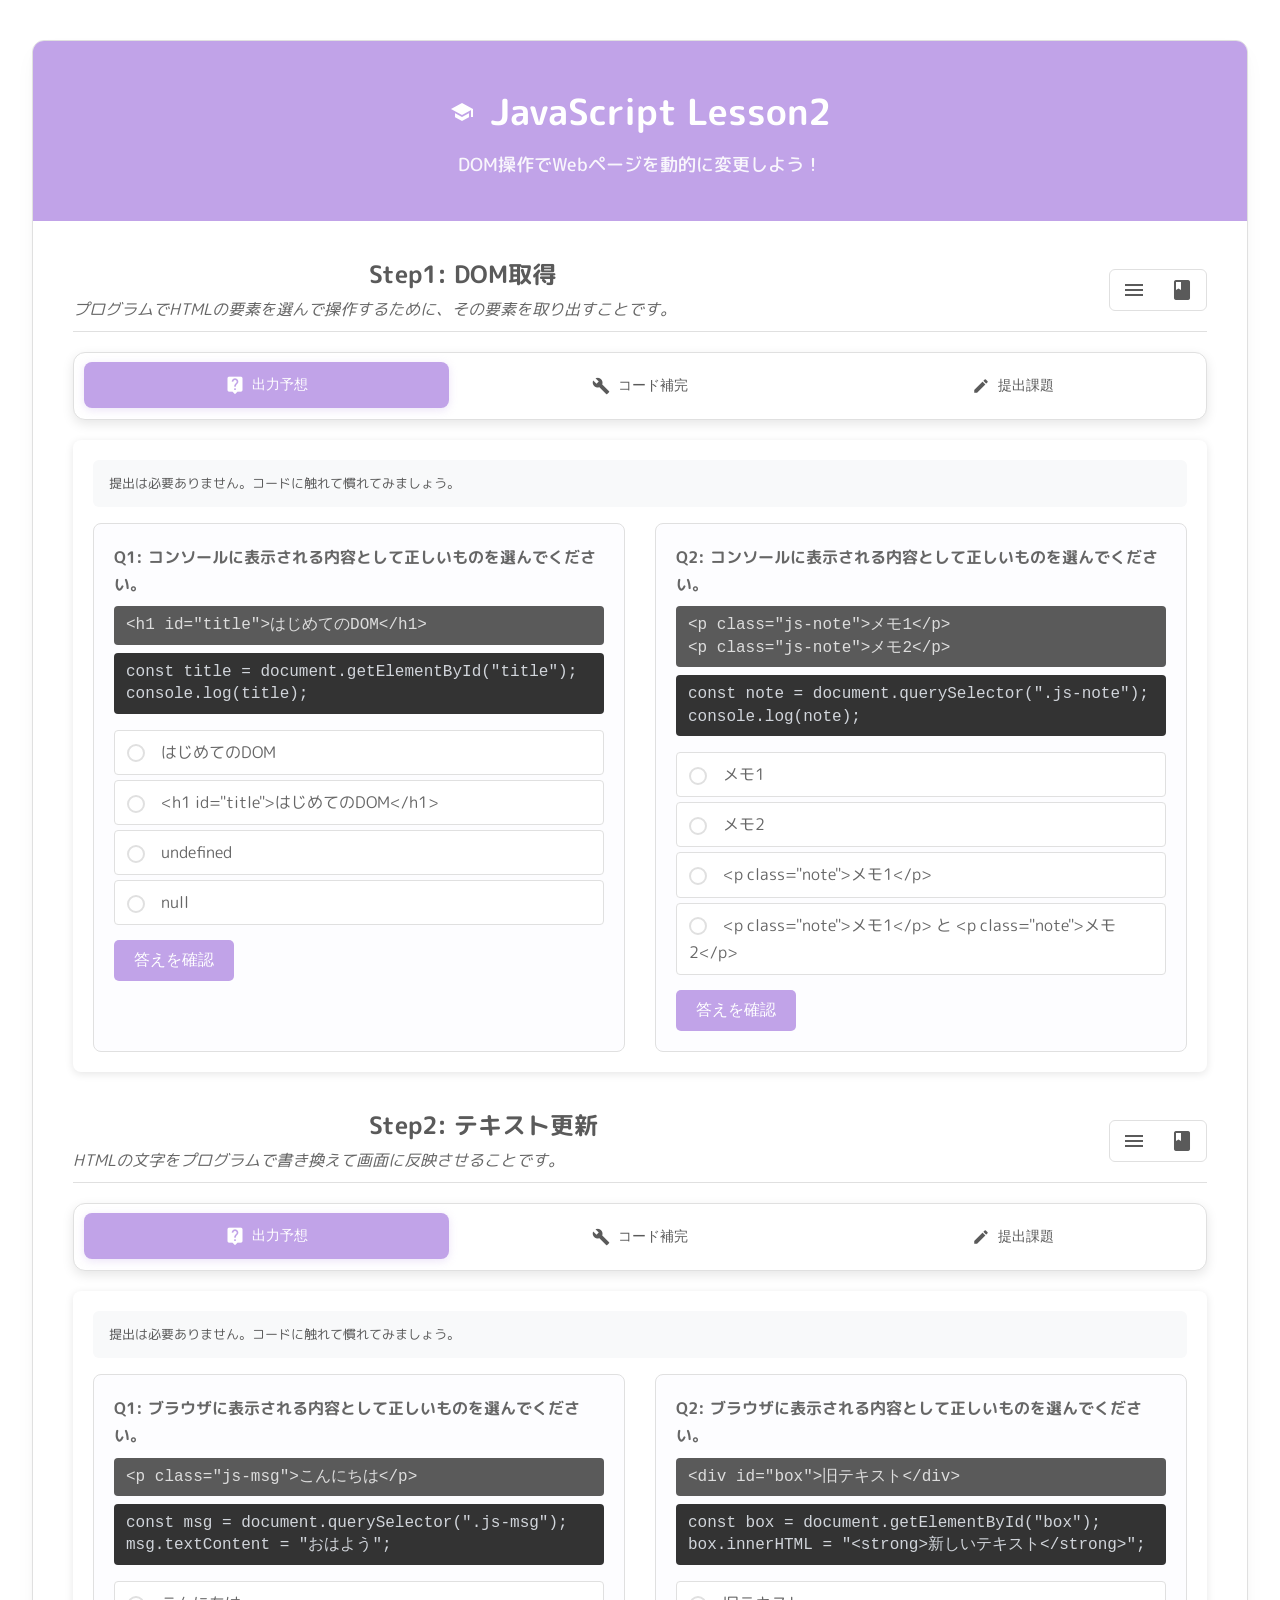
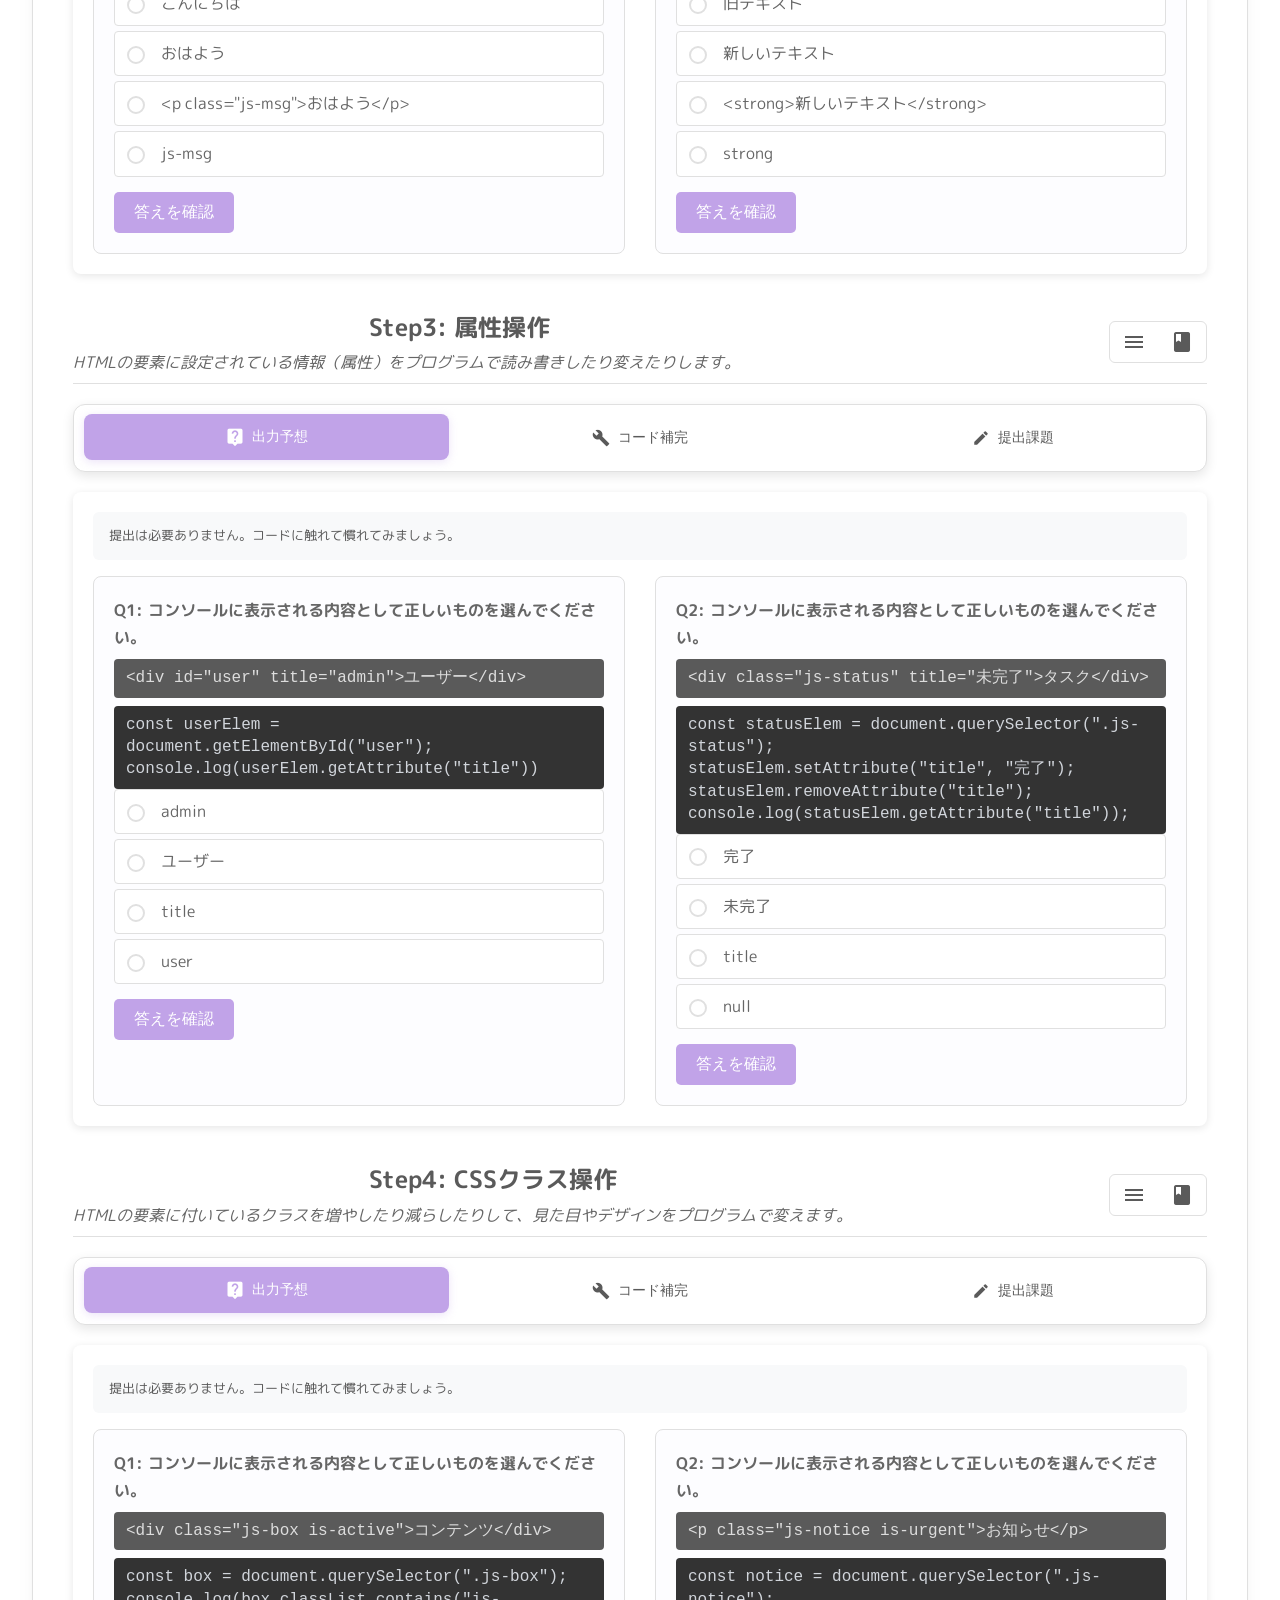
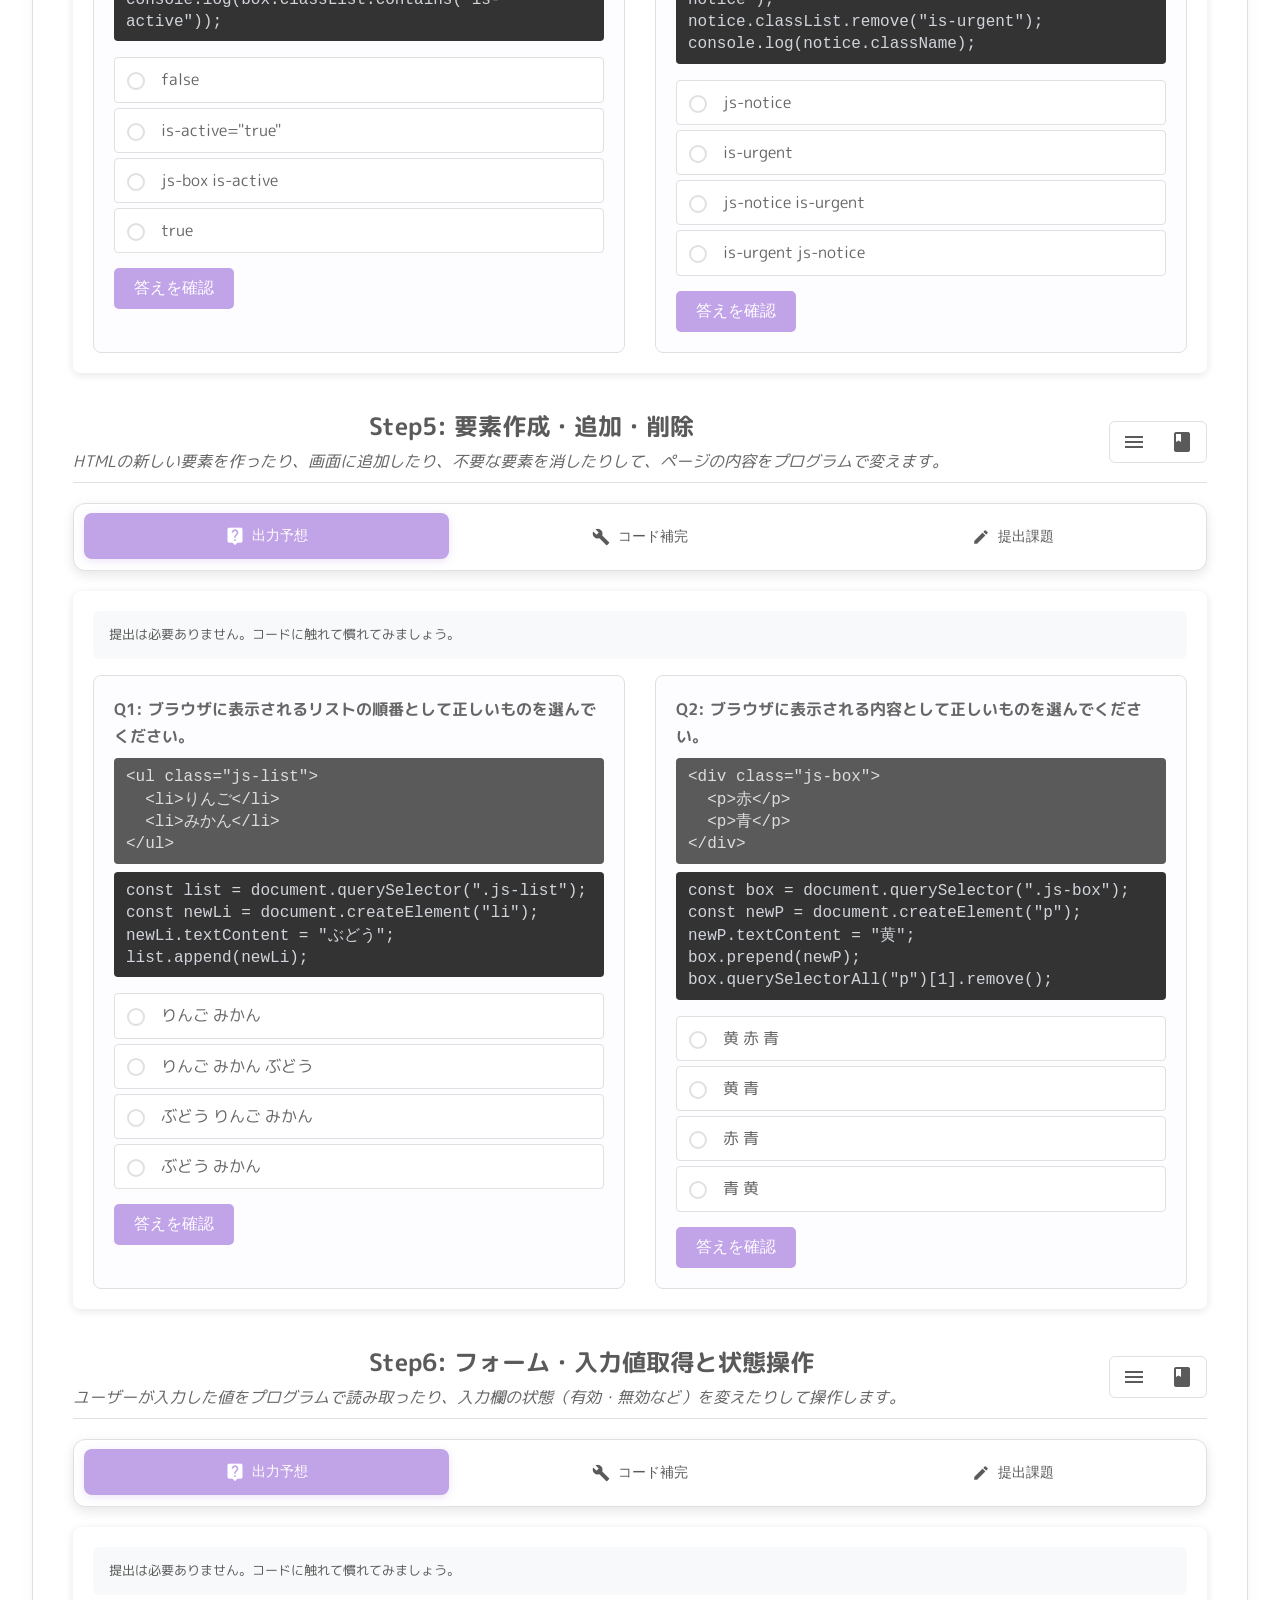
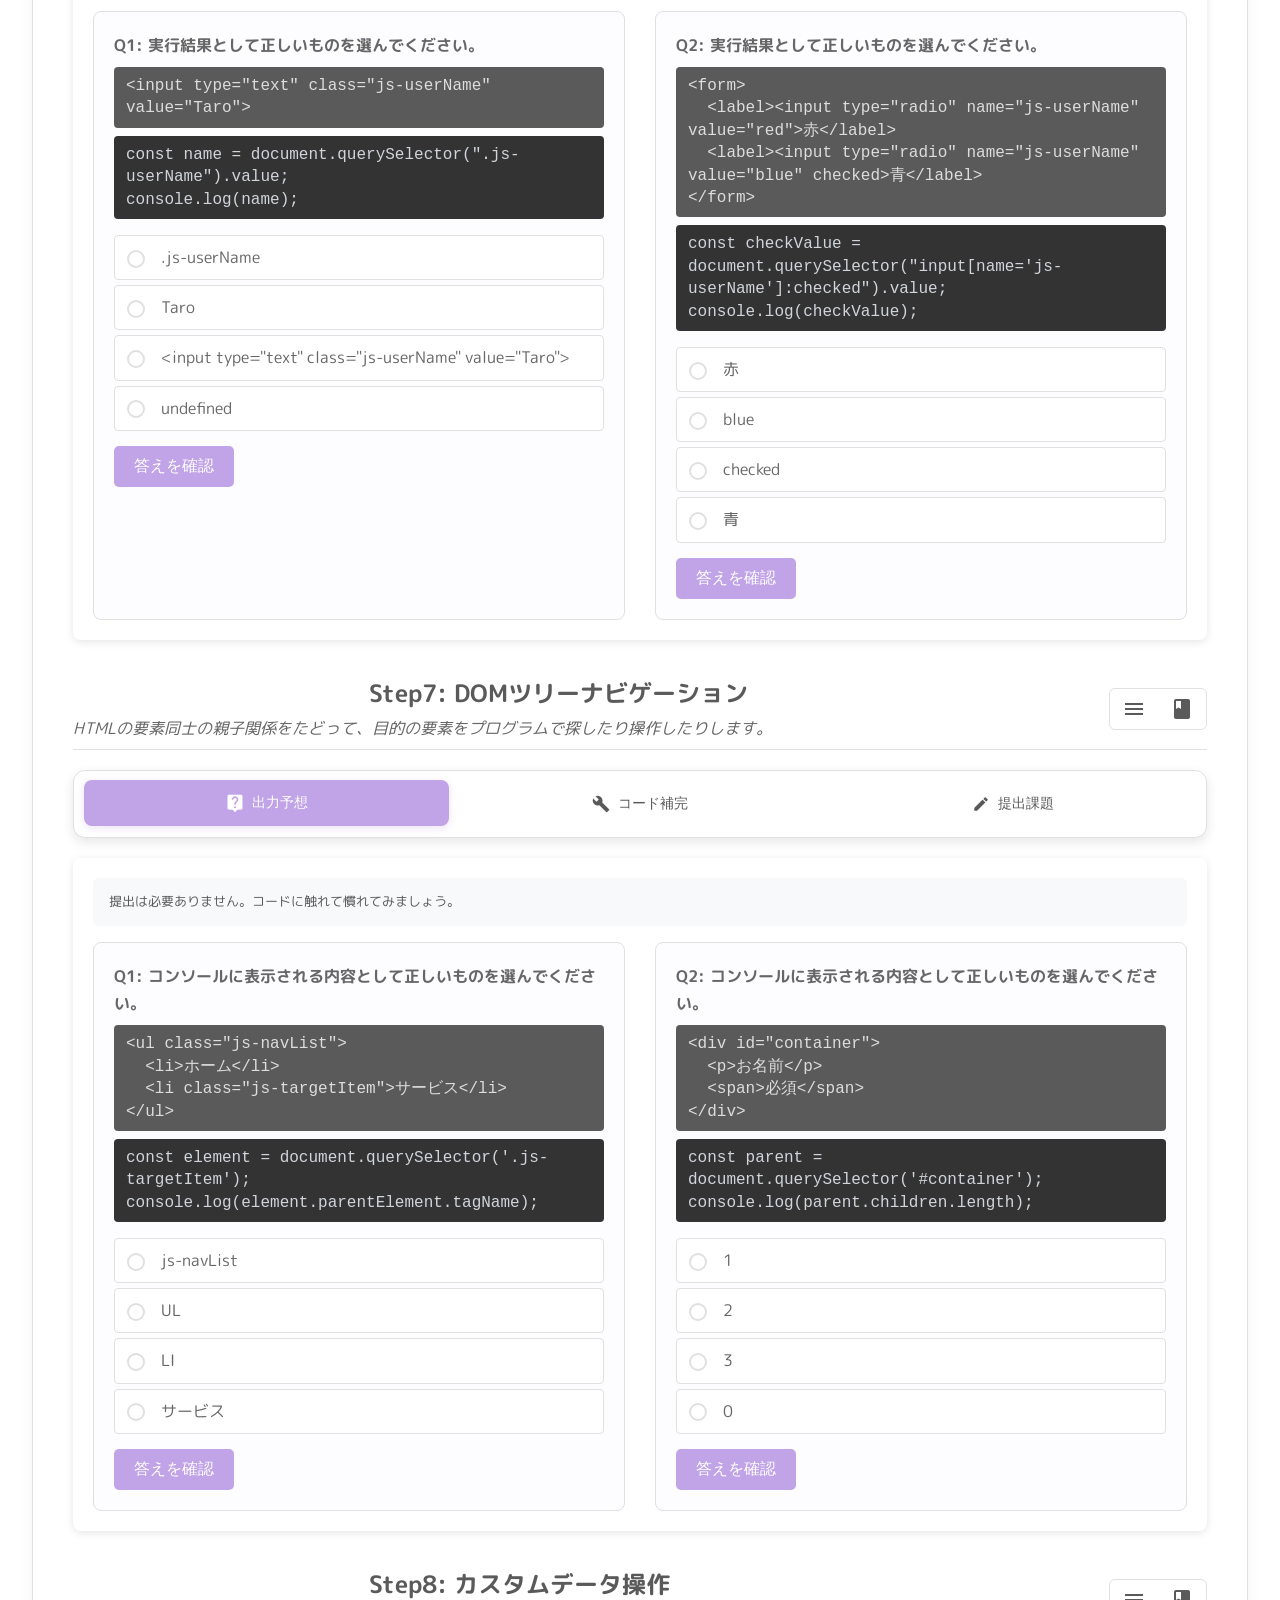
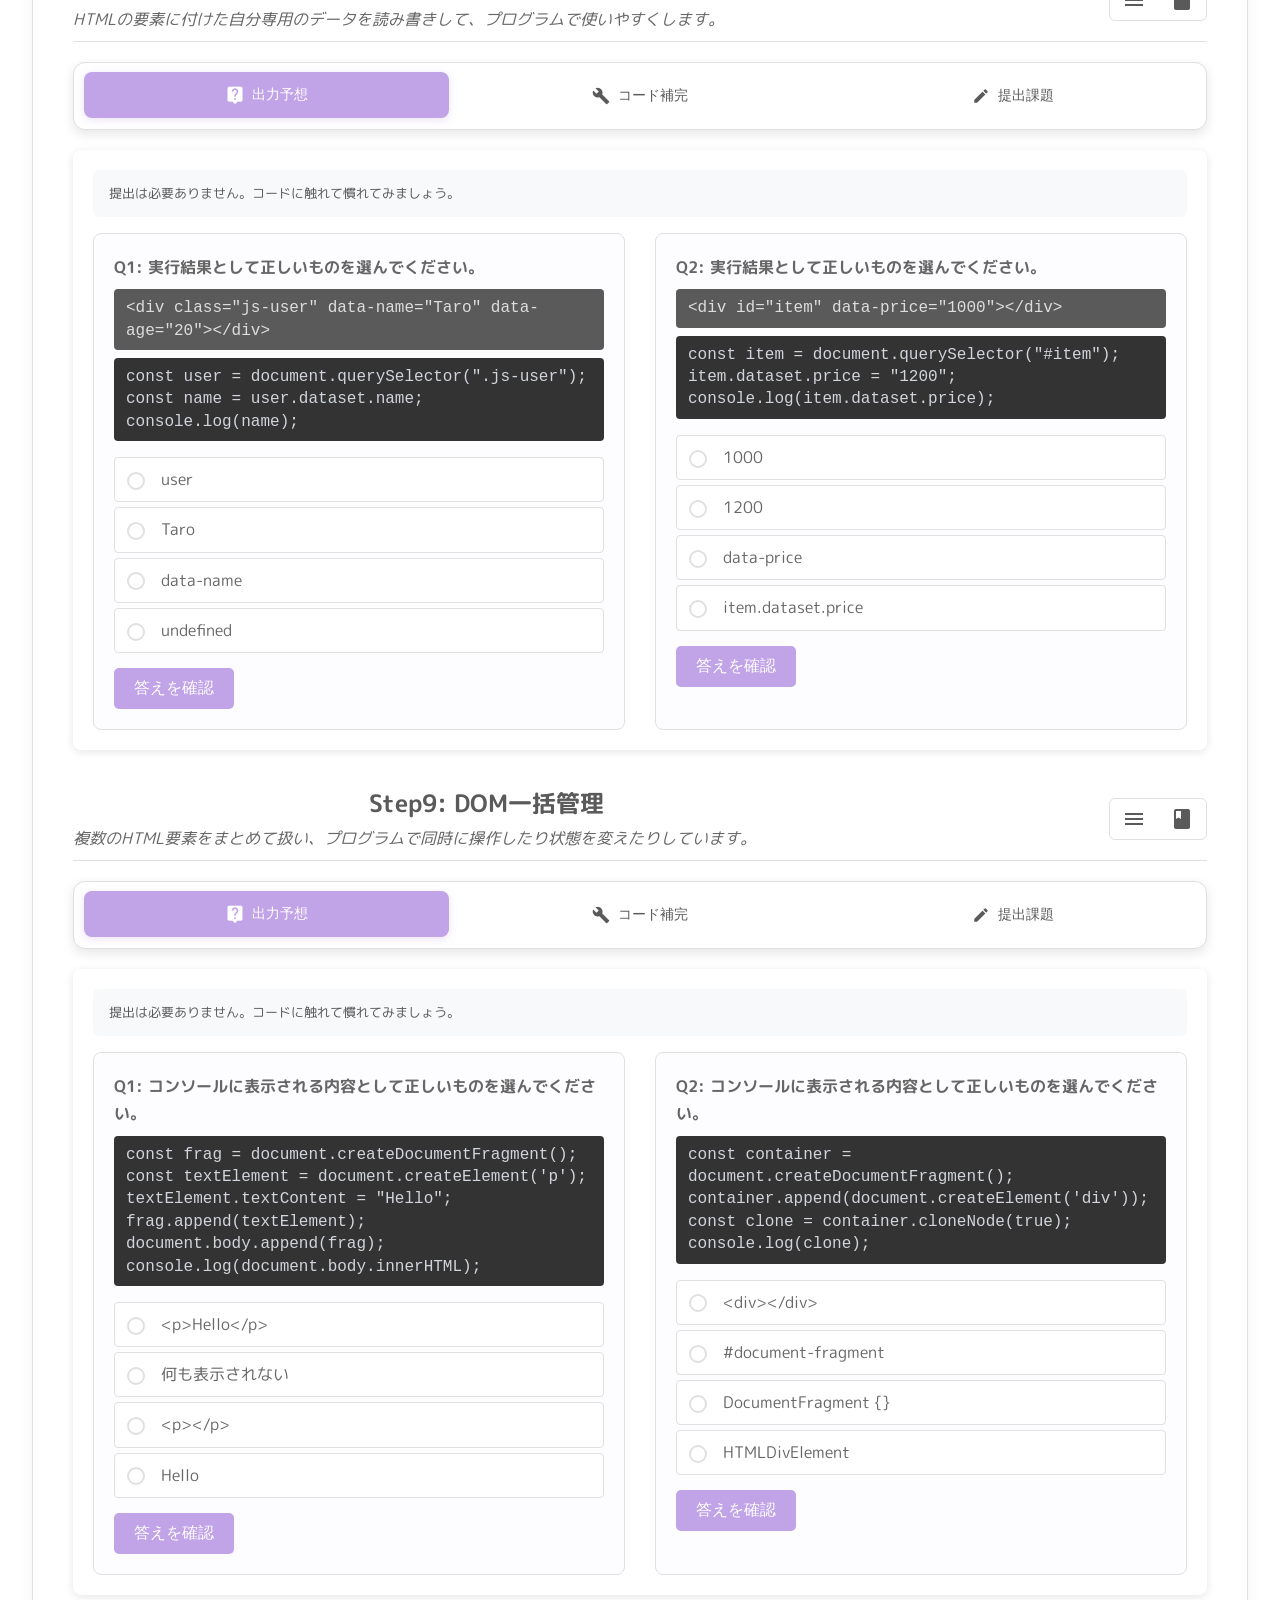
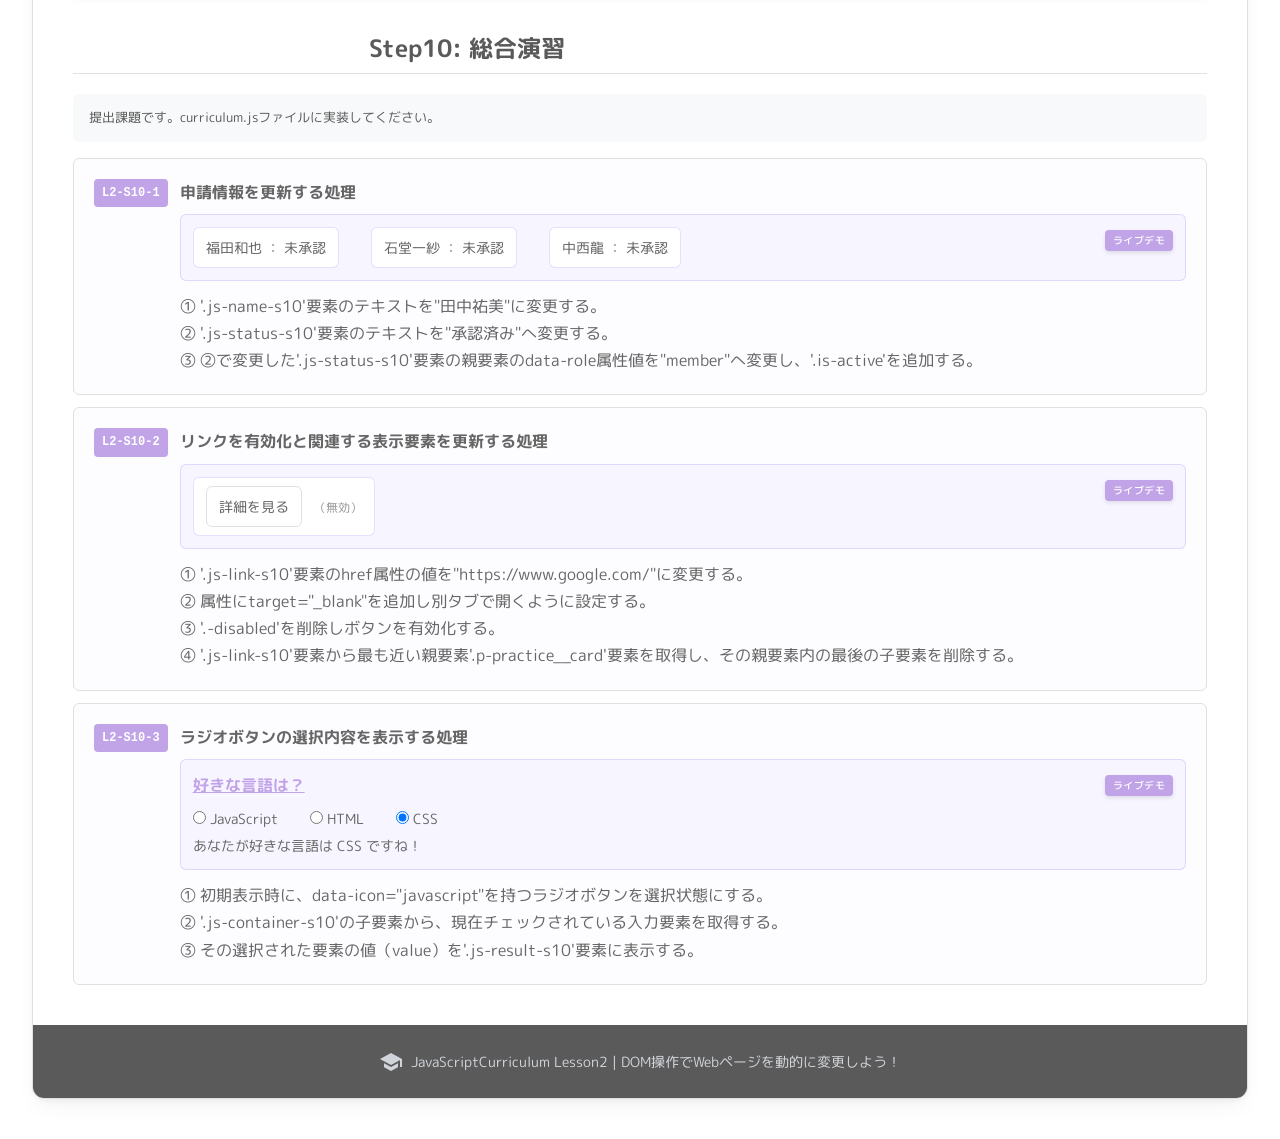
==== commit f5760c71: "fix: バグ修正" ====
--- a/lesson2/index.html
+++ b/lesson2/index.html
@@ -25,10 +25,10 @@
         <section class="p-section js-section">
           <div class="p-section__title">
             <div class="p-section__title--content">
-              <div class="p-section__title--top">
+              <h2 class="p-section__title--top">
                 <span class="material-icons">auto_awesome</span>
                 <p>Step1: DOM取得</p>
-              </div>
+              </h2>
               <span class="c-useCase">プログラムでHTMLの要素を選んで操作するために、その要素を取り出すことです。</span>
             </div>
             <a href="https://convi0310.backlog.com/alias/wiki/5094745" target="_blank" class="c-link js-tooltip" data-tooltip="解説を読む">
@@ -118,20 +118,18 @@
                 <h4 class="c-title-question">Q1: '#title'の要素を取得するコードの空欄を埋めてください</h4>
                 <div class="c-code -blank">
                   const textElement = document.
-                  <label for="blank-11" class="c-label-input"></label>
-                  <input type="text" class="c-input js-blank--1" id="blank-11" placeholder="①" />(
-                  <label for="blank-12" class="c-label-input"></label>
-                  <input type="text" class="c-input js-blank--2" id="blank-12" placeholder="②" />#text
-                  <label for="blank-13" class="c-label-input"></label>
-                  <input type="text" class="c-input js-blank--3" id="blank-13" placeholder="③" />);<br />
+                  <label for="blank-11" class="c-label-input">Method name</label>
+                  <input type="text" class="c-input js-blank--1" id="blank-11" placeholder="①" />("
+                  <label for="blank-12" class="c-label-input">CSS selector</label>
+                  <input type="text" class="c-input js-blank--2" id="blank-12" placeholder="②" />");<br />
                   console.log(textElement);
                 </div>
                 <div class="p-result u-mb-10 js-blank-result--11">
                   <span class="js-blank-correct--11 u-color-normal u-hide">〇 正解！</span>
                   <span class="js-blank-incorrect--11 u-color-warning u-hide">
                     ✕ 不正解。<br />
-                    正解は ①querySelector ②"または'または` ③"または'または` です。<br />
-                    ()の中で'#'でセレクタ指定をしているためgetElementByIdは使えません。
+                    正解は ①querySelector ②#title です。<br />
+                    '#'はidを指定するCSSセレクタです。
                   </span>
                 </div>
                 <button data-blank-id="11" class="c-btn">答えを確認</button>
@@ -185,19 +183,19 @@
             <div class="p-task">
               <div class="p-task__item">
                 <span class="c-tag js-tooltip" data-tooltip="問題番号をコピー" data-copy>L2-S1-1</span>
-                <span class="u-flex-1">'#q1'要素を取得し、コンソールに表示する。</span>
+                <p class="u-flex-1">'#q1'要素を取得し、コンソールに表示する。</p>
               </div>
               <div class="p-task__item">
                 <span class="c-tag js-tooltip" data-tooltip="問題番号をコピー" data-copy>L2-S1-2</span>
-                <span class="u-flex-1">'#q1'要素の中の'.js-item-s1'要素を取得し、コンソールに表示する。</span>
+                <p class="u-flex-1">'#q1'要素の中の'.js-item-s1'要素を取得し、コンソールに表示する。</p>
               </div>
               <div class="p-task__item">
                 <span class="c-tag js-tooltip" data-tooltip="問題番号をコピー" data-copy>L2-S1-3</span>
-                <span class="u-flex-1">'.js-container-s1'の中にある'.js-button-s1'要素をNodeListとしてすべて取得し、コンソールに表示する。</span>
+                <p class="u-flex-1">'.js-container-s1'の中にある'.js-button-s1'要素をNodeListとしてすべて取得し、コンソールに表示する。</p>
               </div>
               <div class="p-task__item">
                 <span class="c-tag js-tooltip" data-tooltip="問題番号をコピー" data-copy>L2-S1-4</span>
-                <span class="u-flex-1">問題番号：L2-S1-3で取得した要素のうち2つ目の要素をNodeListのインデックス[]を使って指定し、コンソールに表示する。</span>
+                <p class="u-flex-1">問題番号：L2-S1-3で取得した要素のうち2つ目の要素をNodeListのインデックス[]を使って指定し、コンソールに表示する。</p>
               </div>
             </div>
           </div>
@@ -206,10 +204,10 @@
         <section class="p-section js-section">
           <div class="p-section__title">
             <div class="p-section__title--content">
-              <div class="p-section__title--top">
+              <h2 class="p-section__title--top">
                 <span class="material-icons">auto_awesome</span>
                 <p>Step2: テキスト更新</p>
-              </div>
+              </h2>
               <span class="c-useCase">HTMLの文字をプログラムで書き換えて画面に反映させることです。</span>
             </div>
             <a href="https://convi0310.backlog.com/alias/wiki/5094805" target="_blank" class="c-link js-tooltip" data-tooltip="解説を読む">
@@ -334,11 +332,11 @@
             <div class="p-task">
               <div class="p-task__item">
                 <span class="c-tag js-tooltip" data-tooltip="問題番号をコピー" data-copy>L2-S2-1</span>
-                <span class="u-flex-1">'.js-header-s2'要素を取得し、要素のテキストを"明日の予定"という文字列に変更する。</span>
+                <p class="u-flex-1">'.js-header-s2'要素を取得し、要素のテキストを"明日の予定"という文字列に変更する。</p>
               </div>
               <div class="p-task__item">
                 <span class="c-tag js-tooltip" data-tooltip="問題番号をコピー" data-copy>L2-S2-2</span>
-                <span class="u-flex-1">'.js-status-s2'要素を取得し、既存のテキストの末尾に"準備完了"という文字列を追加する。</span>
+                <p class="u-flex-1">'.js-status-s2'要素を取得し、既存のテキストの末尾に"準備完了"という文字列を追加する。</p>
               </div>
             </div>
           </div>
@@ -347,10 +345,10 @@
         <section class="p-section js-section">
           <div class="p-section__title">
             <div class="p-section__title--content">
-              <div class="p-section__title--top">
+              <h2 class="p-section__title--top">
                 <span class="material-icons">auto_awesome</span>
                 <p>Step3: 属性操作</p>
-              </div>
+              </h2>
               <span class="c-useCase">HTMLの要素に設定されている情報（属性）をプログラムで読み書きしたり変えたりします。</span>
             </div>
             <a href="https://convi0310.backlog.com/alias/wiki/5094833" target="_blank" class="c-link js-tooltip" data-tooltip="解説を読む">
@@ -374,7 +372,7 @@
                   <div class="c-code -ref">&lt;div id="user" title="admin"&gt;ユーザー&lt;/div&gt;</div>
                   <div class="c-code">
                     const userElem = document.getElementById("user");<br />
-                    console.log(userElem.getAttribute("title")
+                    console.log(userElem.getAttribute("title"))
                   </div>
                   <div class="p-choice js-choices">
                     <label class="p-choice__item"><input type="radio" name="q3_1" value="a" /> admin</label>
@@ -450,21 +448,20 @@
                 <h4 class="c-title-question">Q2: target属性の要素を取得し、そのhref属性を空文字に変更する。変更後の値を確認するコードの空欄を埋めてください。</h4>
                 <div class="c-code -ref">&lt;a href="https://example.com" target="_blank"&gt;公式サイト&lt;/a&gt;</div>
                 <div class="c-code -blank">
-                  const link = document.querySelector('[<label for="blank-33" class="c-label-input">Attribute name</label>
-                  <input type="text" class="c-input js-blank--13" id="blank-33" placeholder="①" />="
-                  <label for="blank-34" class="c-label-input">Attribute value</label>
-                  <input type="text" class="c-input js-blank--14" id="blank-34" placeholder="②" />"]');<br />link.
-                  <label for="blank-35" class="c-label-input"></label>
-                  <input type="text" class="c-input js-blank--15" id="blank-35" placeholder="③" />("href", "");<br />console.log(link.
-                  <label for="blank-36" class="c-label-input"></label>
-                  <input type="text" class="c-input js-blank--16" id="blank-36" placeholder="④" />("href"));
+                  const link = document.querySelector('[target="_blank"]');<br />
+                  link.
+                  <label for="blank-35" class="c-label-input">Set attribute method</label>
+                  <input type="text" class="c-input js-blank--15" id="blank-35" placeholder="①" />("href", "");<br />
+                  console.log(link.
+                  <label for="blank-36" class="c-label-input">Get attribute method</label>
+                  <input type="text" class="c-input js-blank--16" id="blank-36" placeholder="②" />("href"));
                 </div>
                 <div class="p-result u-mb-10 js-blank-result--32">
                   <span class="js-blank-correct--32 u-color-normal u-hide">〇 正解！</span>
                   <span class="js-blank-incorrect--32 u-color-warning u-hide">
                     ✕ 不正解。<br />
-                    正解は ①target ②_blank ③setAttribute ④getAttribute です。<br />
-                    ちなみに、Javascriptでは"" の中に ""など同じ種類の引用符の中に同じ引用符は使用できません。
+                    正解は ①setAttribute ②getAttribute です。<br />
+                    setAttributeで属性を設定し、getAttributeで属性の値を取得します。
                   </span>
                 </div>
                 <button data-blank-id="32" class="c-btn">答えを確認</button>
@@ -486,11 +483,11 @@
             <div class="p-task">
               <div class="p-task__item">
                 <span class="c-tag js-tooltip" data-tooltip="問題番号をコピー" data-copy>L2-S3-1</span>
-                <span class="u-flex-1">'.js-submitBtn-old-s3'要素を取得し、class属性の値を'c-button-practice js-submitBtn-s3'に変更する。</span>
+                <p class="u-flex-1">'.js-submitBtn-old-s3'要素を取得し、class属性の値を'c-button-practice js-submitBtn-s3'に変更する。</p>
               </div>
               <div class="p-task__item">
                 <span class="c-tag js-tooltip" data-tooltip="問題番号をコピー" data-copy>L2-S3-2</span>
-                <span class="u-flex-1"> '.js-cancelBtn-s3'要素を取得し、disabled属性を追加して無効化する。（disabled属性には事前にスタイルを実装済み。） </span>
+                <p class="u-flex-1">'.js-cancelBtn-s3'要素を取得し、disabled属性を追加して無効化する。（disabled属性には事前にスタイルを実装済み。）</p>
               </div>
             </div>
           </div>
@@ -499,10 +496,10 @@
         <section class="p-section js-section">
           <div class="p-section__title">
             <div class="p-section__title--content">
-              <div class="p-section__title--top">
+              <h2 class="p-section__title--top">
                 <span class="material-icons">auto_awesome</span>
                 <p>Step4: CSSクラス操作</p>
-              </div>
+              </h2>
               <span class="c-useCase">HTMLの要素に付いているクラスを増やしたり減らしたりして、見た目やデザインをプログラムで変えます。</span>
             </div>
             <a href="https://convi0310.backlog.com/alias/wiki/5094840" target="_blank" class="c-link js-tooltip" data-tooltip="解説を読む">
@@ -606,21 +603,20 @@
                 <h4 class="c-title-question">Q2: input[value="メッセージ"]要素を取得し、'.is-hidden'が含まれているかどうかを確認するコードの空欄を埋めてください。</h4>
                 <div class="c-code -ref">&lt;input type="text" class="is-hidden" value="メッセージ"&gt;</div>
                 <div class="c-code -blank">
-                  const msg = document.querySelector("input[
-                  <label for="blank-43" class="c-label-input">Attribute name</label>
-                  <input type="text" class="c-input js-blank--21" id="blank-43" placeholder="①" />='メッセージ']");<br />
+                  const msg = document.querySelector("input[value='メッセージ']");<br />
                   console.log(msg.
-                  <label for="blank-44" class="c-label-input"></label>
-                  <input type="text" class="c-input js-blank--22" id="blank-44" placeholder="②" />.
-                  <label for="blank-45" class="c-label-input"></label>
-                  <input type="text" class="c-input js-blank--23" id="blank-45" placeholder="③" />
+                  <label for="blank-44" class="c-label-input">Class list property</label>
+                  <input type="text" class="c-input js-blank--22" id="blank-44" placeholder="①" />.
+                  <label for="blank-45" class="c-label-input">Method name</label>
+                  <input type="text" class="c-input js-blank--23" id="blank-45" placeholder="②" />
                   ("is-hidden"));
                 </div>
                 <div class="p-result u-mb-10 js-blank-result--42">
                   <span class="js-blank-correct--42 u-color-normal u-hide">〇 正解！</span>
                   <span class="js-blank-incorrect--42 u-color-warning u-hide">
                     ✕ 不正解。<br />
-                    正解は ①value ②classList ③contains です。
+                    正解は ①classList ②contains です。<br />
+                    classListで要素のクラス一覧を取得し、containsで指定クラスの有無を確認します。
                   </span>
                 </div>
                 <button data-blank-id="42" class="c-btn">答えを確認</button>
@@ -644,11 +640,11 @@
             <div class="p-task">
               <div class="p-task__item">
                 <span class="c-tag js-tooltip" data-tooltip="問題番号をコピー" data-copy>L2-S4-1</span>
-                <span class="u-flex-1">'.js-loginForm-s4'要素を取得して'.is-hidden'を削除しフォームを表示する。</span>
+                <p class="u-flex-1">'.js-loginForm-s4'要素を取得して'.is-hidden'を削除しフォームを表示する。</p>
               </div>
               <div class="p-task__item">
                 <span class="c-tag js-tooltip" data-tooltip="問題番号をコピー" data-copy>L2-S4-2</span>
-                <span class="u-flex-1">'.js-loginForm-s4'要素の中の'.js-loginBtn-s4'要素を取得して、'.is-active'を追加し色を変更する。</span>
+                <p class="u-flex-1">'.js-loginForm-s4'要素の中の'.js-loginBtn-s4'要素を取得して、'.is-active'を追加し色を変更する。</p>
               </div>
             </div>
           </div>
@@ -657,13 +653,13 @@
         <section class="p-section js-section">
           <div class="p-section__title">
             <div class="p-section__title--content">
-              <div class="p-section__title--top">
+              <h2 class="p-section__title--top">
                 <span class="material-icons">auto_awesome</span>
                 <p>Step5: 要素作成・追加・削除</p>
-              </div>
+              </h2>
               <span class="c-useCase">HTMLの新しい要素を作ったり、画面に追加したり、不要な要素を消したりして、ページの内容をプログラムで変えます。</span>
             </div>
-            <a href="#" target="_blank" class="c-link js-tooltip" data-tooltip="解説を読む">
+            <a href="https://convi0310.backlog.com/alias/wiki/5094858" target="_blank" class="c-link js-tooltip" data-tooltip="解説を読む">
               <span class="material-icons">menu_book</span>
             </a>
           </div>
@@ -691,7 +687,9 @@
                   </div>
                   <div class="c-code u-mb-16">
                     const list = document.querySelector(".js-list");<br />
-                    list.append(document.createElement("li")).textContent = "ぶどう");
+                    const newLi = document.createElement("li");<br />
+                    newLi.textContent = "ぶどう";<br />
+                    list.append(newLi);
                   </div>
                   <div class="p-choice js-choices">
                     <label class="p-choice__item"><input type="radio" name="q5_1" value="a" /> りんご みかん</label>
@@ -721,7 +719,9 @@
                   </div>
                   <div class="c-code u-mb-16">
                     const box = document.querySelector(".js-box");<br />
-                    box.prepend(document.createElement("p")).textContent = "黄";<br />
+                    const newP = document.createElement("p");<br />
+                    newP.textContent = "黄";<br />
+                    box.prepend(newP);<br />
                     box.querySelectorAll("p")[1].remove();
                   </div>
                   <div class="p-choice js-choices">
@@ -810,14 +810,14 @@
             <div class="p-task">
               <div class="p-task__item">
                 <span class="c-tag js-tooltip" data-tooltip="問題番号をコピー" data-copy>L2-S5-1</span>
-                <span class="u-flex-1">新しいタスク"メール返信"を作成し、末尾に追加。スタイルは既存のタスクと統一する。</span>
+                <p class="u-flex-1">新しいタスク"メール返信"を作成し、末尾に追加。スタイルは既存のタスクと統一する。</p>
               </div>
               <div class="p-task__item">
                 <span class="c-tag js-tooltip" data-tooltip="問題番号をコピー" data-copy>L2-S5-2</span>
-                <span class="u-flex-1">
+                <p class="u-flex-1">
                   '.js-taskForm-s5'内のすべてのli要素を取得する。<br />
                   取得したli要素のうち打ち合わせタスクのみをインデックスを使って削除する。
-                </span>
+                </p>
               </div>
             </div>
           </div>
@@ -826,10 +826,10 @@
         <section class="p-section js-section">
           <div class="p-section__title">
             <div class="p-section__title--content">
-              <div class="p-section__title--top">
+              <h2 class="p-section__title--top">
                 <span class="material-icons">auto_awesome</span>
                 <p>Step6: フォーム・入力値取得と状態操作</p>
-              </div>
+              </h2>
               <span class="c-useCase">ユーザーが入力した値をプログラムで読み取ったり、入力欄の状態（有効・無効など）を変えたりして操作します。</span>
             </div>
             <a href="https://convi0310.backlog.com/alias/wiki/5094899" target="_blank" class="c-link js-tooltip" data-tooltip="解説を読む">
@@ -907,18 +907,18 @@
             </div>
             <div class="p-blank">
               <div class="p-blank__item js-blankItem">
-                <h4 class="c-title-question">Q1: Python要素をチェックするコードの空欄を埋めてください。</h4>
+                <h4 class="c-title-question">Q1: TypeScript要素をチェックするコードの空欄を埋めてください。</h4>
                 <div class="c-code -ref">
                   &lt;form&gt;<br />
                   &nbsp;&nbsp;&lt;label&gt;&lt;input type="checkbox" class="js-lang" value="JS" checked&gt;JavaScript&lt;/label&gt;<br />
-                  &nbsp;&nbsp;&lt;label&gt;&lt;input type="checkbox" class="js-lang" value="Python"&gt;Python&lt;/label&gt;<br />
+                  &nbsp;&nbsp;&lt;label&gt;&lt;input type="checkbox" class="js-lang" value="TS"&gt;TypeScript&lt;/label&gt;<br />
                   &lt;/form&gt;
                 </div>
                 <div class="c-code -blank">
-                  const langPython = document.querySelectorAll(".js-lang")[
+                  const langTS = document.querySelectorAll(".js-lang")[
                   <label for="blank-61" class="c-label-input">Index</label>
                   <input type="text" class="c-input js-blank--28" id="blank-61" placeholder="①" />]; <br />
-                  langPython.
+                  langTS.
                   <label for="blank-61-2" class="c-label-input">Property</label>
                   <input type="text" class="c-input js-blank--29" id="blank-61-2" placeholder="②" />
                   = true;
@@ -971,11 +971,11 @@
             <div class="p-task">
               <div class="p-task__item">
                 <span class="c-tag js-tooltip" data-tooltip="問題番号をコピー" data-copy>L2-S6-1</span>
-                <span class="u-flex-1">'js-email-s6'要素の値を取得してコンソールに出力し、その後入力欄を空にする。</span>
+                <p class="u-flex-1">'.js-email-s6'要素の値を取得してコンソールに出力し、その後入力欄を空にする。</p>
               </div>
               <div class="p-task__item">
                 <span class="c-tag js-tooltip" data-tooltip="問題番号をコピー" data-copy>L2-S6-2</span>
-                <span class="u-flex-1">'js-agree-s6'要素を初期状態でチェック済みにし、チェック状態をコンソールに出力する。</span>
+                <p class="u-flex-1">'js-agree-s6'要素を初期状態でチェック済みにし、チェック状態をコンソールに出力する。</p>
               </div>
             </div>
           </div>
@@ -984,10 +984,10 @@
         <section class="p-section js-section">
           <div class="p-section__title">
             <div class="p-section__title--content">
-              <div class="p-section__title--top">
+              <h2 class="p-section__title--top">
                 <span class="material-icons">auto_awesome</span>
                 <p>Step7: DOMツリーナビゲーション</p>
-              </div>
+              </h2>
               <span class="c-useCase">HTMLの要素同士の親子関係をたどって、目的の要素をプログラムで探したり操作したりします。</span>
             </div>
             <a href="https://convi0310.backlog.com/alias/wiki/5094913" target="_blank" class="c-link js-tooltip" data-tooltip="解説を読む">
@@ -1100,7 +1100,7 @@
                   &lt;ul&gt;<br />
                   &nbsp;&nbsp;&lt;li&gt;&lt;/li&gt;<br />
                   &nbsp;&nbsp;&lt;li&gt;&lt;/li&gt;<br />
-                  &nbsp;&nbsp;&lt;li class="js-target&gt;&lt;/li&gt;<br />
+                  &nbsp;&nbsp;&lt;li class="js-target"&gt;&lt;/li&gt;<br />
                   &lt;/ul&gt;
                 </div>
                 <div class="c-code -blank">
@@ -1141,11 +1141,11 @@
             <div class="p-task">
               <div class="p-task__item">
                 <span class="c-tag js-tooltip" data-tooltip="問題番号をコピー" data-copy>L2-S7-1</span>
-                <span class="u-flex-1">'.js-target-s7'要素の親要素の、最初の子要素のテキストをコンソールに表示する。</span>
+                <p class="u-flex-1">'.js-target-s7'要素の親要素の、最初の子要素のテキストをコンソールに表示する。</p>
               </div>
               <div class="p-task__item">
                 <span class="c-tag js-tooltip" data-tooltip="問題番号をコピー" data-copy>L2-S7-2</span>
-                <span class="u-flex-1">'.js-target-s7'要素の、次の兄弟要素のテキストを"ニュース"へ変更する。</span>
+                <p class="u-flex-1">'.js-target-s7'要素の、次の兄弟要素のテキストを"ニュース"へ変更する。</p>
               </div>
             </div>
           </div>
@@ -1154,13 +1154,13 @@
         <section class="p-section js-section">
           <div class="p-section__title">
             <div class="p-section__title--content">
-              <div class="p-section__title--top">
+              <h2 class="p-section__title--top">
                 <span class="material-icons">auto_awesome</span>
                 <p>Step8: カスタムデータ操作</p>
-              </div>
+              </h2>
               <span class="c-useCase">HTMLの要素に付けた自分専用のデータを読み書きして、プログラムで使いやすくします。</span>
             </div>
-            <a href="#" target="_blank" class="c-link js-tooltip" data-tooltip="解説を読む">
+            <a href="https://convi0310.backlog.com/alias/wiki/5094943" target="_blank" class="c-link js-tooltip" data-tooltip="解説を読む">
               <span class="material-icons">menu_book</span>
             </a>
           </div>
@@ -1293,11 +1293,11 @@
             <div class="p-task">
               <div class="p-task__item">
                 <span class="c-tag js-tooltip" data-tooltip="問題番号をコピー" data-copy>L2-S8-1</span>
-                <span class="u-flex-1">.js-user-s8の'data-user-id'の値を取得し、コンソールに表示する。</span>
+                <p class="u-flex-1">.js-user-s8の'data-user-id'の値を取得し、コンソールに表示する。</p>
               </div>
               <div class="p-task__item">
                 <span class="c-tag js-tooltip" data-tooltip="問題番号をコピー" data-copy>L2-S8-2</span>
-                <span class="u-flex-1">L2-S8-1で取得した'data-user-id'の値をid属性の値で持つ要素を取得し、'data-name'を"田中茉莉"へ変更する。</span>
+                <p class="u-flex-1">L2-S8-1で取得した'data-user-id'の値をid属性の値で持つ要素を取得し、'data-name'を"田中茉莉"へ変更する。<br /></p>
               </div>
             </div>
           </div>
@@ -1306,13 +1306,13 @@
         <section class="p-section js-section">
           <div class="p-section__title">
             <div class="p-section__title--content">
-              <div class="p-section__title--top">
+              <h2 class="p-section__title--top">
                 <span class="material-icons">auto_awesome</span>
                 <p>Step9: DOM一括管理</p>
-              </div>
+              </h2>
               <span class="c-useCase">複数のHTML要素をまとめて扱い、プログラムで同時に操作したり状態を変えたりしています。</span>
             </div>
-            <a href="#" target="_blank" class="c-link js-tooltip" data-tooltip="解説を読む">
+            <a href="https://convi0310.backlog.com/alias/wiki/5094960" target="_blank" class="c-link js-tooltip" data-tooltip="解説を読む">
               <span class="material-icons">menu_book</span>
             </a>
           </div>
@@ -1448,18 +1448,18 @@
             <div class="p-task">
               <div class="p-task__item">
                 <span class="c-tag js-tooltip" data-tooltip="問題番号をコピー" data-copy>L2-S9-1</span>
-                <span class="u-flex-1">
+                <p class="u-flex-1">
                   新しくDocumentFragmentを作成し、'.p-practice__card'をもつli要素を1つ作成する。（テキストは"HOME"）<br />
                   作成したli要素をDocumentFragmentに追加する。
-                </span>
+                </p>
               </div>
               <div class="p-task__item">
                 <span class="c-tag js-tooltip" data-tooltip="問題番号をコピー" data-copy>L2-S9-2</span>
-                <span class="u-flex-1">L2-S9-1で作成したDocumentFragmentを、 '.js-template-s9'要素の中身（content）に追加する。</span>
+                <p class="u-flex-1">L2-S9-1で作成したDocumentFragmentを、 '.js-template-s9'要素の中身（content）に追加する。</p>
               </div>
               <div class="p-task__item">
                 <span class="c-tag js-tooltip" data-tooltip="問題番号をコピー" data-copy>L2-S9-3</span>
-                <span class="u-flex-1">'.js-template-s9'要素の中身を複製し、'.js-navList-s9'要素の配下に追加する。</span>
+                <p class="u-flex-1">'.js-template-s9'要素の中身を複製し、'.js-navList-s9'要素の配下に追加する。</p>
               </div>
             </div>
           </div>
@@ -1468,14 +1468,11 @@
         <section class="p-section js-section">
           <div class="p-section__title">
             <div class="p-section__title--content">
-              <div class="p-section__title--top">
+              <h2 class="p-section__title--top">
                 <span class="material-icons">auto_awesome</span>
                 <p>Step10: 総合演習</p>
-              </div>
-            </div>
-            <a href="#" target="_blank" class="c-link js-tooltip" data-tooltip="解説を読む">
-              <span class="material-icons">menu_book</span>
-            </a>
+              </h2>
+            </div>
           </div>
           <div class="p-desc">
             <p class="c-text">提出課題です。curriculum.jsファイルに実装してください。</p>
@@ -1551,7 +1548,7 @@
                 <p>
                   ① 初期表示時に、data-icon="javascript"を持つラジオボタンを選択状態にする。<br />
                   ② '.js-container-s10'の子要素から、現在チェックされている入力要素を取得する。<br />
-                  ③ その選択された要素のテキストを'.js-result-s10'要素に表示する。
+                  ③ その選択された要素の値（value）を'.js-result-s10'要素に表示する。
                 </p>
               </div>
             </div>
--- a/common/assets/css/style.css
+++ b/common/assets/css/style.css
@@ -132,6 +132,22 @@
   user-select: none;
 }
 
+.c-tag:hover {
+  background: var(--color-secondary);
+}
+
+.c-tag.-point {
+  background: var(--color-gray-18);
+  color: var(--color-gray-2);
+  font-weight: 400;
+  font-family: var(--font-family);
+  display: inline-block;
+}
+
+.c-tag.-point:hover {
+  background: var(--color-gray-18);
+}
+
 .c-floatingBtn {
   position: fixed;
   bottom: 30px;
@@ -257,10 +273,6 @@
   transform: translateY(-1px);
 }
 
-.c-tag:hover {
-  background: var(--color-secondary);
-}
-
 .c-text-lesson {
   color: var(--color-primary);
 }
@@ -872,6 +884,10 @@
   gap: 8px;
 }
 
+.p-section__title--top p {
+  font-size: var(--size-xl);
+}
+
 .p-colorBox {
   border: 2px solid var(--color-gray-15);
   border-radius: 8px;
